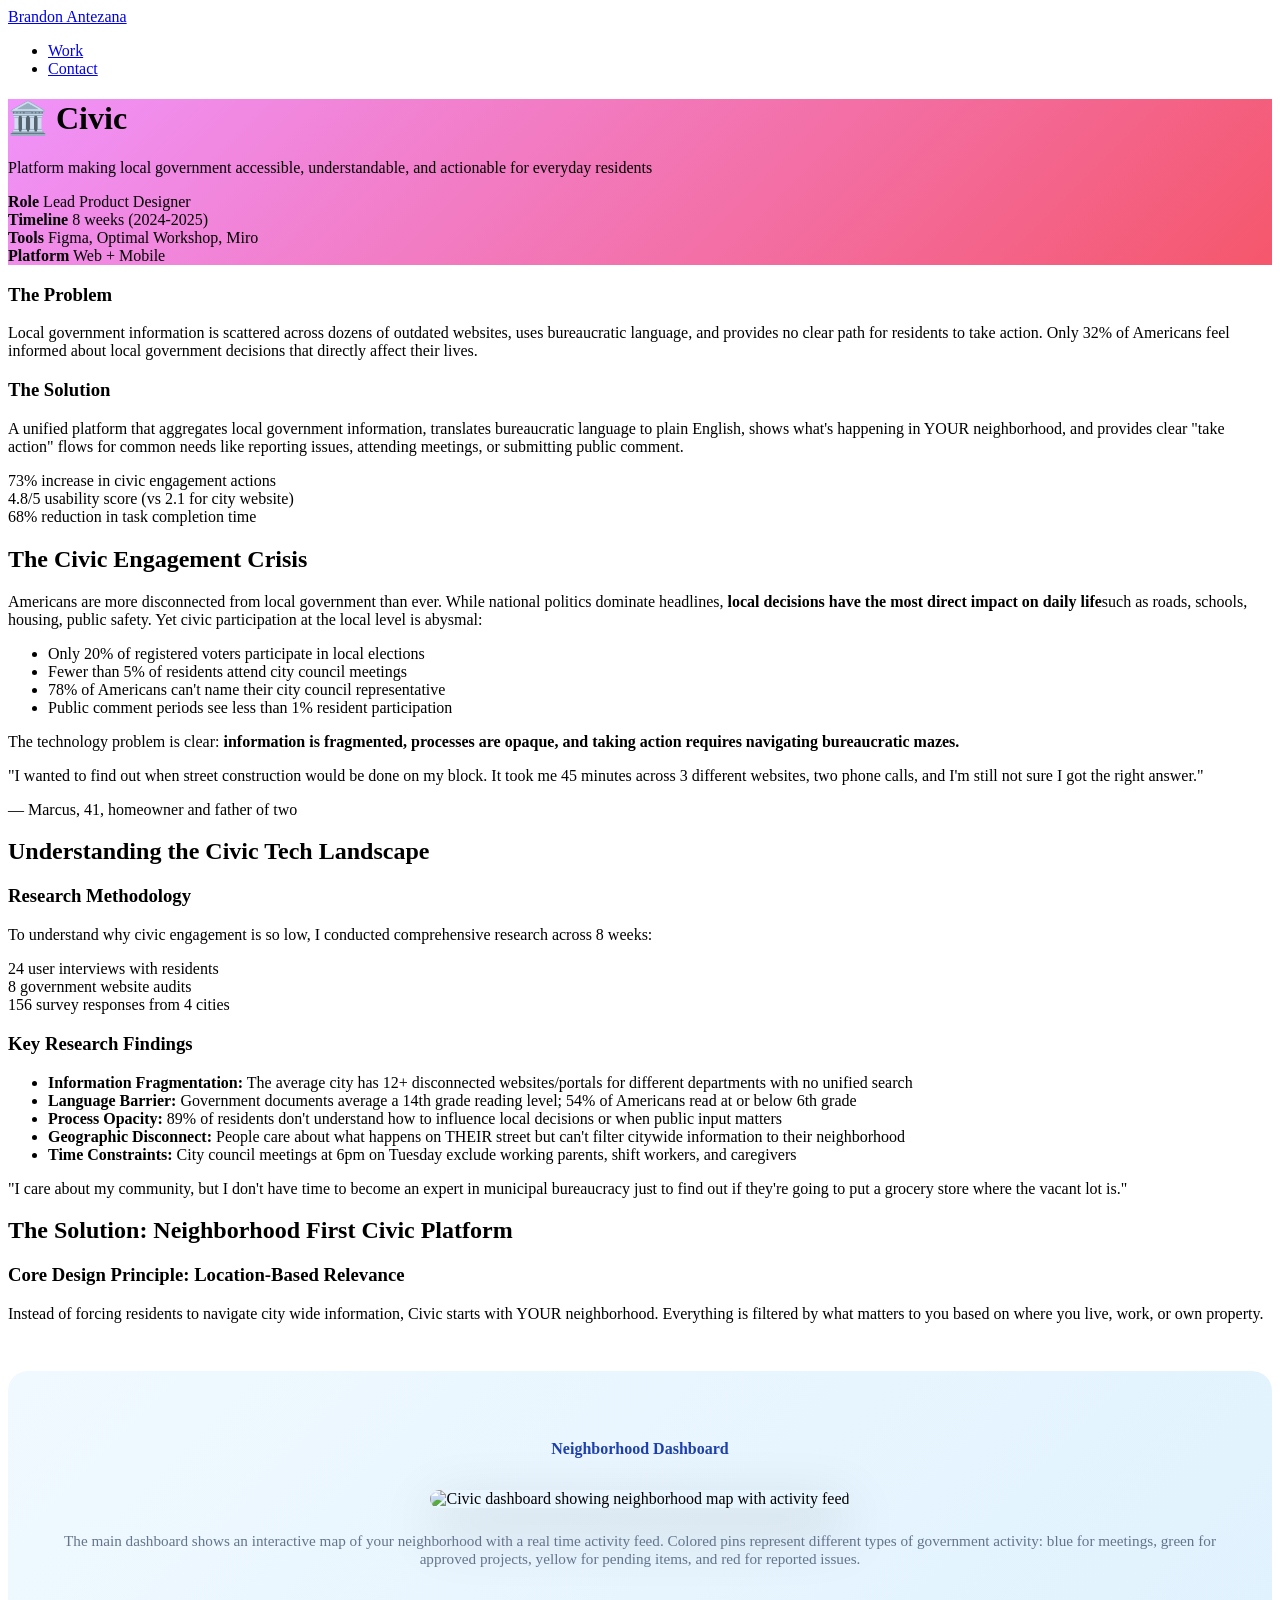
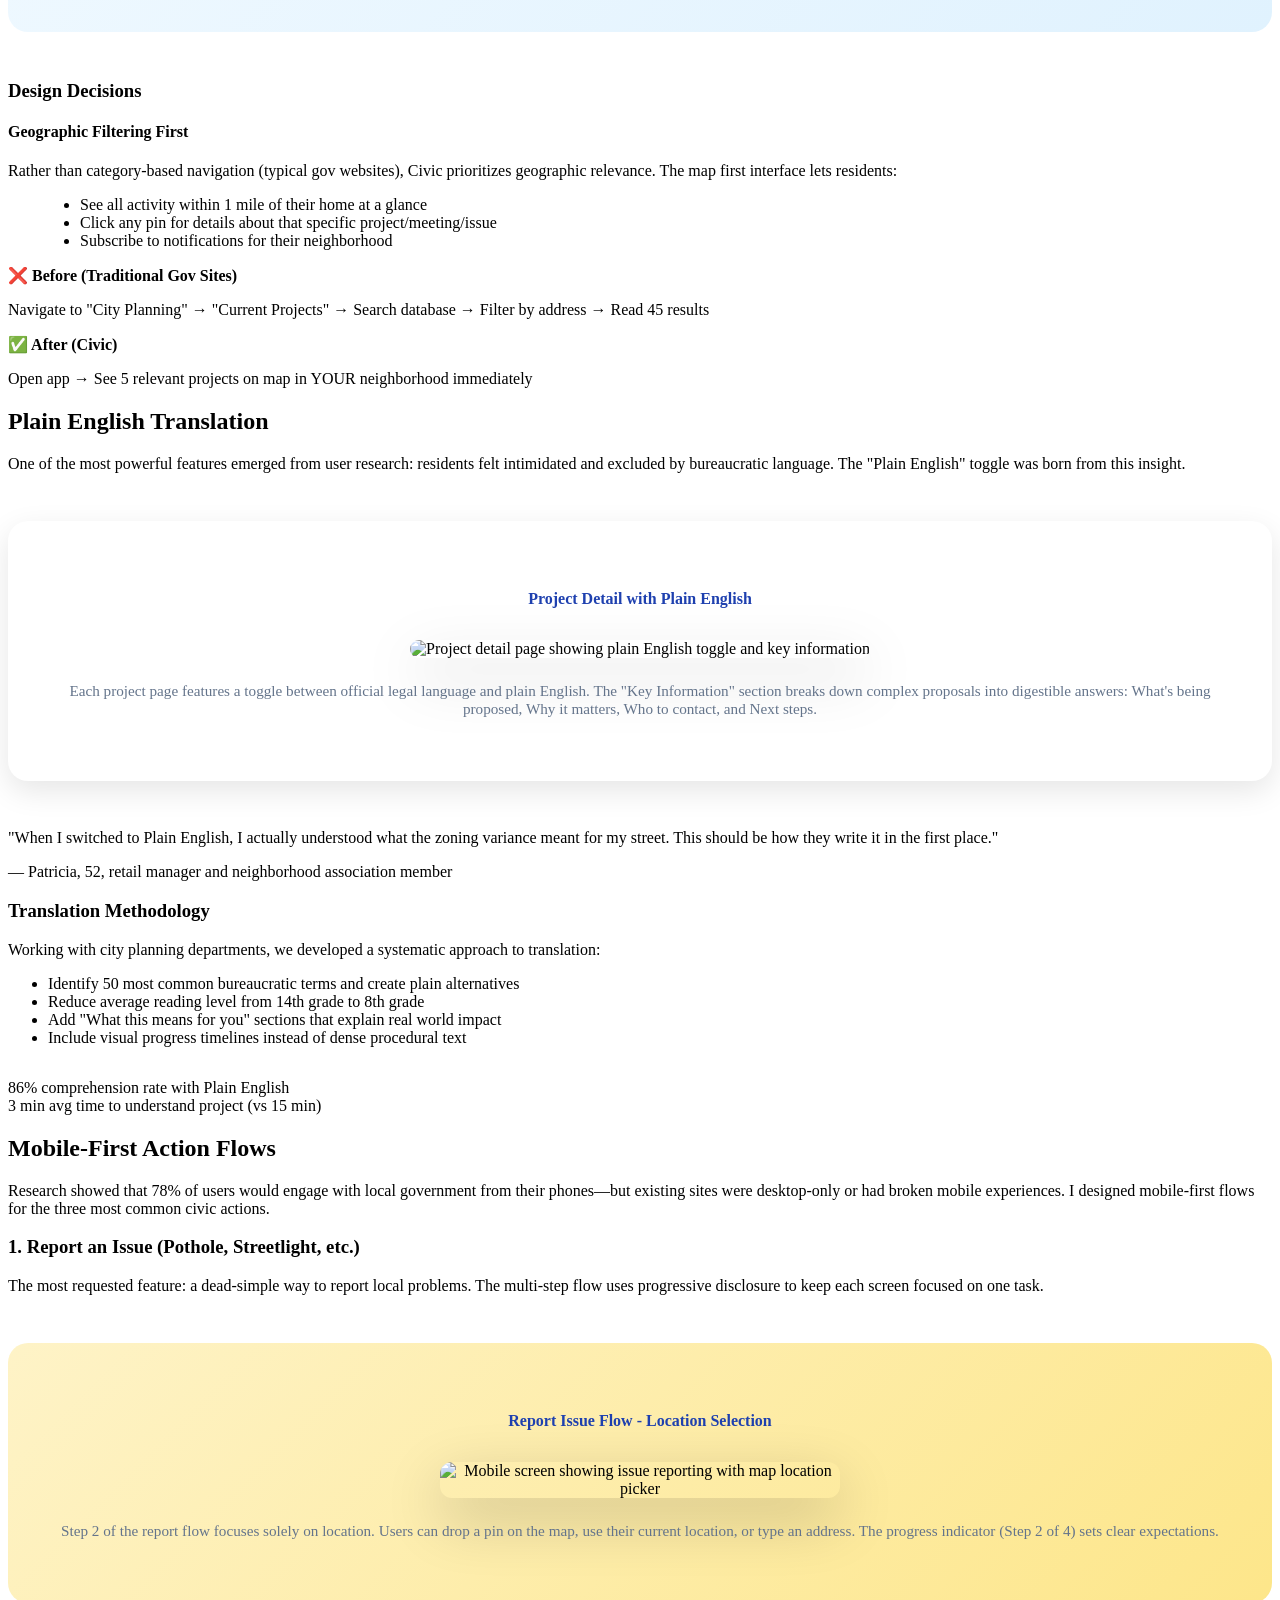
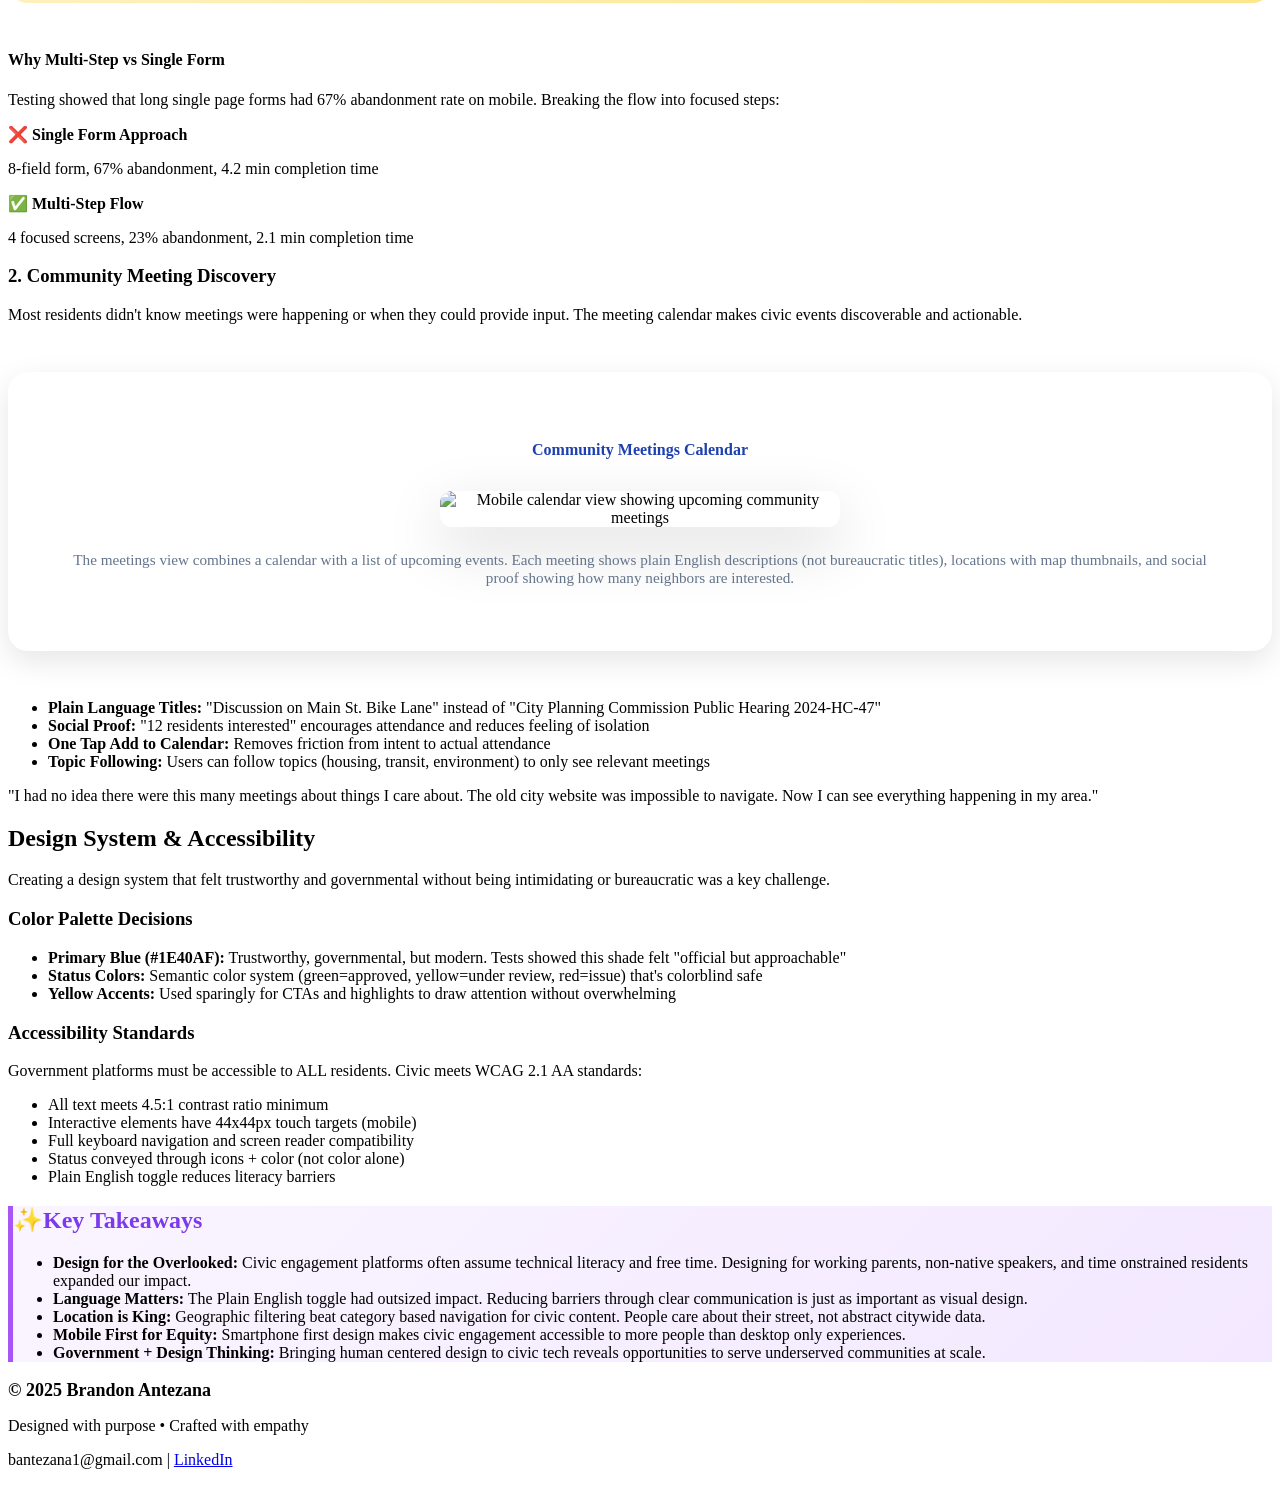
==== civic.html @ e04c9376 "Remove heading from TL;DR section Removed the heading for the TL;DR section." ====
<!DOCTYPE html>
<html lang="en">
<head>
    <meta charset="UTF-8">
    <meta name="viewport" content="width=device-width, initial-scale=1.0">
    <title>Civic | Brandon Antezana</title>
    <link rel="stylesheet" href="style-colorful.css">
    <link rel="preconnect" href="https://fonts.googleapis.com">
    <link rel="preconnect" href="https://fonts.gstatic.com" crossorigin>
    <link href="https://fonts.googleapis.com/css2?family=Inter:wght@400;500;600;700;800&display=swap" rel="stylesheet">
</head>
<body>
    <nav>
        <div class="container">
            <div class="nav-content">
                <a href="index.html" class="logo">Brandon Antezana</a>
                <ul class="nav-links">
                    <li><a href="index.html#work">Work</a></li>
                    <li><a href="mailto:bantezana1@gmail.com">Contact</a></li>
                </ul>
            </div>
        </div>
    </nav>

    <div class="case-study-hero" style="background: linear-gradient(135deg, #f093fb 0%, #f5576c 100%);">
        <div class="container">
            <h1>🏛️ Civic</h1>
            <p class="subtitle">Platform making local government accessible, understandable, and actionable for everyday residents</p>
            <div class="hero-meta">
                <div class="meta-item">
                    <strong>Role</strong>
                    <span>Lead Product Designer</span>
                </div>
                <div class="meta-item">
                    <strong>Timeline</strong>
                    <span>8 weeks (2024-2025)</span>
                </div>
                <div class="meta-item">
                    <strong>Tools</strong>
                    <span>Figma, Optimal Workshop, Miro</span>
                </div>
                <div class="meta-item">
                    <strong>Platform</strong>
                    <span>Web + Mobile</span>
                </div>
            </div>
        </div>
    </div>

    <!-- TL;DR Section -->
    <section class="tldr">
        <div class="container">
            <div class="tldr-content">
                <div class="tldr-box">
                    <h3>The Problem</h3>
                    <p>Local government information is scattered across dozens of outdated websites, uses bureaucratic language, and provides no clear path for residents to take action. Only 32% of Americans feel informed about local government decisions that directly affect their lives.</p>
                </div>
                <div class="tldr-box">
                    <h3>The Solution</h3>
                    <p>A unified platform that aggregates local government information, translates bureaucratic language to plain English, shows what's happening in YOUR neighborhood, and provides clear "take action" flows for common needs like reporting issues, attending meetings, or submitting public comment.</p>
                </div>
            </div>
            
            <div class="stats-grid">
                <div class="stat-card">
                    <span class="stat-number">73%</span>
                    <span class="stat-label">increase in civic engagement actions</span>
                </div>
                <div class="stat-card">
                    <span class="stat-number">4.8/5</span>
                    <span class="stat-label">usability score (vs 2.1 for city website)</span>
                </div>
                <div class="stat-card">
                    <span class="stat-number">68%</span>
                    <span class="stat-label">reduction in task completion time</span>
                </div>
            </div>
        </div>
    </section>

    <!-- Main Content -->
    <div class="container">
        <!-- Problem Space -->
        <section class="content-section">
            <h2><span class="section-icon"></span>The Civic Engagement Crisis</h2>
            <p>Americans are more disconnected from local government than ever. While national politics dominate headlines, <strong>local decisions have the most direct impact on daily life</strong>such as roads, schools, housing, public safety. Yet civic participation at the local level is abysmal:</p>
            
            <ul class="key-findings">
                <li>Only 20% of registered voters participate in local elections</li>
                <li>Fewer than 5% of residents attend city council meetings</li>
                <li>78% of Americans can't name their city council representative</li>
                <li>Public comment periods see less than 1% resident participation</li>
            </ul>

            <p>The technology problem is clear: <strong>information is fragmented, processes are opaque, and taking action requires navigating bureaucratic mazes.</strong></p>

            <div class="insight-box">
                <p>"I wanted to find out when street construction would be done on my block. It took me 45 minutes across 3 different websites, two phone calls, and I'm still not sure I got the right answer."</p>
                <p class="insight-author">— Marcus, 41, homeowner and father of two</p>
            </div>
        </section>

        <!-- Research Process -->
        <section class="content-section">
            <h2><span class="section-icon"></span>Understanding the Civic Tech Landscape</h2>
            
            <h3>Research Methodology</h3>
            <p>To understand why civic engagement is so low, I conducted comprehensive research across 8 weeks:</p>
            
            <div class="stats-grid">
                <div class="stat-card">
                    <span class="stat-number">24</span>
                    <span class="stat-label">user interviews with residents</span>
                </div>
                <div class="stat-card">
                    <span class="stat-number">8</span>
                    <span class="stat-label">government website audits</span>
                </div>
                <div class="stat-card">
                    <span class="stat-number">156</span>
                    <span class="stat-label">survey responses from 4 cities</span>
                </div>
            </div>

            <h3>Key Research Findings</h3>
            <ul class="key-findings">
                <li><strong>Information Fragmentation:</strong> The average city has 12+ disconnected websites/portals for different departments with no unified search</li>
                <li><strong>Language Barrier:</strong> Government documents average a 14th grade reading level; 54% of Americans read at or below 6th grade</li>
                <li><strong>Process Opacity:</strong> 89% of residents don't understand how to influence local decisions or when public input matters</li>
                <li><strong>Geographic Disconnect:</strong> People care about what happens on THEIR street but can't filter citywide information to their neighborhood</li>
                <li><strong>Time Constraints:</strong> City council meetings at 6pm on Tuesday exclude working parents, shift workers, and caregivers</li>
            </ul>

            <div class="quote-box">
                <p>"I care about my community, but I don't have time to become an expert in municipal bureaucracy just to find out if they're going to put a grocery store where the vacant lot is."</p>
            </div>
        </section>

        <!-- Design Solution - Dashboard -->
        <section class="content-section">
            <h2><span class="section-icon"></span>The Solution: Neighborhood First Civic Platform</h2>
            
            <h3>Core Design Principle: Location-Based Relevance</h3>
            <p>Instead of forcing residents to navigate city wide information, Civic starts with YOUR neighborhood. Everything is filtered by what matters to you based on where you live, work, or own property.</p>

            <div class="design-showcase" style="margin: 3rem 0; background: linear-gradient(135deg, #f0f9ff 0%, #e0f2fe 100%); padding: 3rem; border-radius: 20px; text-align: center;">
                <h4 style="margin-bottom: 2rem; color: #1e40af;">Neighborhood Dashboard</h4>
                <img src="images/civic-dashboard.png" 
                     alt="Civic dashboard showing neighborhood map with activity feed" 
                     style="width: 100%; max-width: 1200px; border-radius: 12px; box-shadow: 0 20px 60px rgba(0,0,0,0.2);">
                <p style="margin-top: 1.5rem; color: #64748b; font-size: 0.95rem;">The main dashboard shows an interactive map of your neighborhood with a real time activity feed. Colored pins represent different types of government activity: blue for meetings, green for approved projects, yellow for pending items, and red for reported issues.</p>
            </div>

            <h3>Design Decisions</h3>
            
            <div class="design-decision">
                <h4>Geographic Filtering First</h4>
                <p>Rather than category-based navigation (typical gov websites), Civic prioritizes geographic relevance. The map first interface lets residents:</p>
                <ul style="margin-left: 2rem; margin-top: 1rem;">
                    <li>See all activity within 1 mile of their home at a glance</li>
                    <li>Click any pin for details about that specific project/meeting/issue</li>
                    <li>Subscribe to notifications for their neighborhood</li>
                </ul>
                
                <div class="before-after">
                    <div>
                        <strong>❌ Before (Traditional Gov Sites)</strong>
                        <p>Navigate to "City Planning" → "Current Projects" → Search database → Filter by address → Read 45 results</p>
                    </div>
                    <div>
                        <strong>✅ After (Civic)</strong>
                        <p>Open app → See 5 relevant projects on map in YOUR neighborhood immediately</p>
                    </div>
                </div>
            </div>
        </section>

        <!-- Plain English Toggle -->
        <section class="content-section">
            <h2><span class="section-icon"></span>Plain English Translation</h2>
            
            <p>One of the most powerful features emerged from user research: residents felt intimidated and excluded by bureaucratic language. The "Plain English" toggle was born from this insight.</p>

            <div class="design-showcase" style="margin: 3rem 0; background: white; padding: 3rem; border-radius: 20px; text-align: center; box-shadow: 0 10px 30px rgba(0,0,0,0.1);">
                <h4 style="margin-bottom: 2rem; color: #1e40af;">Project Detail with Plain English</h4>
                <img src="images/civic-project-detail.png" 
                     alt="Project detail page showing plain English toggle and key information" 
                     style="width: 100%; max-width: 1000px; border-radius: 12px; box-shadow: 0 20px 60px rgba(0,0,0,0.15);">
                <p style="margin-top: 1.5rem; color: #64748b; font-size: 0.95rem;">Each project page features a toggle between official legal language and plain English. The "Key Information" section breaks down complex proposals into digestible answers: What's being proposed, Why it matters, Who to contact, and Next steps.</p>
            </div>

            <div class="insight-box">
                <p>"When I switched to Plain English, I actually understood what the zoning variance meant for my street. This should be how they write it in the first place."</p>
                <p class="insight-author">— Patricia, 52, retail manager and neighborhood association member</p>
            </div>

            <h3>Translation Methodology</h3>
            <p>Working with city planning departments, we developed a systematic approach to translation:</p>
            <ul class="key-findings">
                <li>Identify 50 most common bureaucratic terms and create plain alternatives</li>
                <li>Reduce average reading level from 14th grade to 8th grade</li>
                <li>Add "What this means for you" sections that explain real world impact</li>
                <li>Include visual progress timelines instead of dense procedural text</li>
            </ul>

            <div class="stats-grid" style="margin-top: 2rem;">
                <div class="stat-card">
                    <span class="stat-number">86%</span>
                    <span class="stat-label">comprehension rate with Plain English</span>
                </div>
                <div class="stat-card">
                    <span class="stat-number">3 min</span>
                    <span class="stat-label">avg time to understand project (vs 15 min)</span>
                </div>
            </div>
        </section>

        <!-- Mobile-First Actions -->
        <section class="content-section">
            <h2><span class="section-icon"></span>Mobile-First Action Flows</h2>
            
            <p>Research showed that 78% of users would engage with local government from their phones—but existing sites were desktop-only or had broken mobile experiences. I designed mobile-first flows for the three most common civic actions.</p>

            <h3>1. Report an Issue (Pothole, Streetlight, etc.)</h3>
            <p>The most requested feature: a dead-simple way to report local problems. The multi-step flow uses progressive disclosure to keep each screen focused on one task.</p>

            <div class="design-showcase" style="margin: 3rem 0; background: linear-gradient(135deg, #fef3c7 0%, #fde68a 100%); padding: 3rem; border-radius: 20px; text-align: center;">
                <h4 style="margin-bottom: 2rem; color: #1e40af;">Report Issue Flow - Location Selection</h4>
                <img src="images/civic-report-issue.png" 
                     alt="Mobile screen showing issue reporting with map location picker" 
                     style="width: 100%; max-width: 400px; border-radius: 12px; box-shadow: 0 20px 60px rgba(0,0,0,0.2);">
                <p style="margin-top: 1.5rem; color: #64748b; font-size: 0.95rem;">Step 2 of the report flow focuses solely on location. Users can drop a pin on the map, use their current location, or type an address. The progress indicator (Step 2 of 4) sets clear expectations.</p>
            </div>

            <div class="design-decision">
                <h4>Why Multi-Step vs Single Form</h4>
                <p>Testing showed that long single page forms had 67% abandonment rate on mobile. Breaking the flow into focused steps:</p>
                <div class="before-after">
                    <div>
                        <strong>❌ Single Form Approach</strong>
                        <p>8-field form, 67% abandonment, 4.2 min completion time</p>
                    </div>
                    <div>
                        <strong>✅ Multi-Step Flow</strong>
                        <p>4 focused screens, 23% abandonment, 2.1 min completion time</p>
                    </div>
                </div>
            </div>

            <h3>2. Community Meeting Discovery</h3>
            <p>Most residents didn't know meetings were happening or when they could provide input. The meeting calendar makes civic events discoverable and actionable.</p>

            <div class="design-showcase" style="margin: 3rem 0; background: white; padding: 3rem; border-radius: 20px; text-align: center; box-shadow: 0 10px 30px rgba(0,0,0,0.1);">
                <h4 style="margin-bottom: 2rem; color: #1e40af;">Community Meetings Calendar</h4>
                <img src="images/civic-meetings.png" 
                     alt="Mobile calendar view showing upcoming community meetings" 
                     style="width: 100%; max-width: 400px; border-radius: 12px; box-shadow: 0 20px 60px rgba(0,0,0,0.15);">
                <p style="margin-top: 1.5rem; color: #64748b; font-size: 0.95rem;">The meetings view combines a calendar with a list of upcoming events. Each meeting shows plain English descriptions (not bureaucratic titles), locations with map thumbnails, and social proof showing how many neighbors are interested.</p>
            </div>

            <ul class="key-findings">
                <li><strong>Plain Language Titles:</strong> "Discussion on Main St. Bike Lane" instead of "City Planning Commission Public Hearing 2024-HC-47"</li>
                <li><strong>Social Proof:</strong> "12 residents interested" encourages attendance and reduces feeling of isolation</li>
                <li><strong>One Tap Add to Calendar:</strong> Removes friction from intent to actual attendance</li>
                <li><strong>Topic Following:</strong> Users can follow topics (housing, transit, environment) to only see relevant meetings</li>
            </ul>

            <div class="quote-box">
                <p>"I had no idea there were this many meetings about things I care about. The old city website was impossible to navigate. Now I can see everything happening in my area."</p>
            </div>
        </section>

        <!-- Design System -->
        <section class="content-section">
            <h2><span class="section-icon"></span>Design System & Accessibility</h2>
            
            <p>Creating a design system that felt trustworthy and governmental without being intimidating or bureaucratic was a key challenge.</p>

            <h3>Color Palette Decisions</h3>
            <ul class="key-findings">
                <li><strong>Primary Blue (#1E40AF):</strong> Trustworthy, governmental, but modern. Tests showed this shade felt "official but approachable"</li>
                <li><strong>Status Colors:</strong> Semantic color system (green=approved, yellow=under review, red=issue) that's colorblind safe</li>
                <li><strong>Yellow Accents:</strong> Used sparingly for CTAs and highlights to draw attention without overwhelming</li>
            </ul>

            <h3>Accessibility Standards</h3>
            <p>Government platforms must be accessible to ALL residents. Civic meets WCAG 2.1 AA standards:</p>
            <ul class="key-findings">
                <li>All text meets 4.5:1 contrast ratio minimum</li>
                <li>Interactive elements have 44x44px touch targets (mobile)</li>
                <li>Full keyboard navigation and screen reader compatibility</li>
                <li>Status conveyed through icons + color (not color alone)</li>
                <li>Plain English toggle reduces literacy barriers</li>
            </ul>
        </section>

        <!-- Key Takeaways -->
        <section class="content-section" style="background: linear-gradient(135deg, #faf5ff 0%, #f3e8ff 100%); border-left: 5px solid #a855f7;">
            <h2 style="color: #7c3aed;"><span class="section-icon">✨</span>Key Takeaways</h2>
            
            <ul class="key-findings">
                <li><strong>Design for the Overlooked:</strong> Civic engagement platforms often assume technical literacy and free time. Designing for working parents, non-native speakers, and time onstrained residents expanded our impact.</li>
                <li><strong>Language Matters:</strong> The Plain English toggle had outsized impact. Reducing barriers through clear communication is just as important as visual design.</li>
                <li><strong>Location is King:</strong> Geographic filtering beat category based navigation for civic content. People care about their street, not abstract citywide data.</li>
                <li><strong>Mobile First for Equity:</strong> Smartphone first design makes civic engagement accessible to more people than desktop only experiences.</li>
                <li><strong>Government + Design Thinking:</strong> Bringing human centered design to civic tech reveals opportunities to serve underserved communities at scale.</li>
            </ul>
        </section>
    </div>

    <footer>
        <div class="container">
            <p style="font-size: 1.125rem; font-weight: 600; margin-bottom: 0.5rem;">© 2025 Brandon Antezana</p>
            <p>Designed with purpose • Crafted with empathy</p>
            <p style="margin-top: 1rem;">bantezana1@gmail.com | <a href="https://www.linkedin.com/in/brandon-a-775408137">LinkedIn</a></p>
        </div>
    </footer>
</body>
</html>
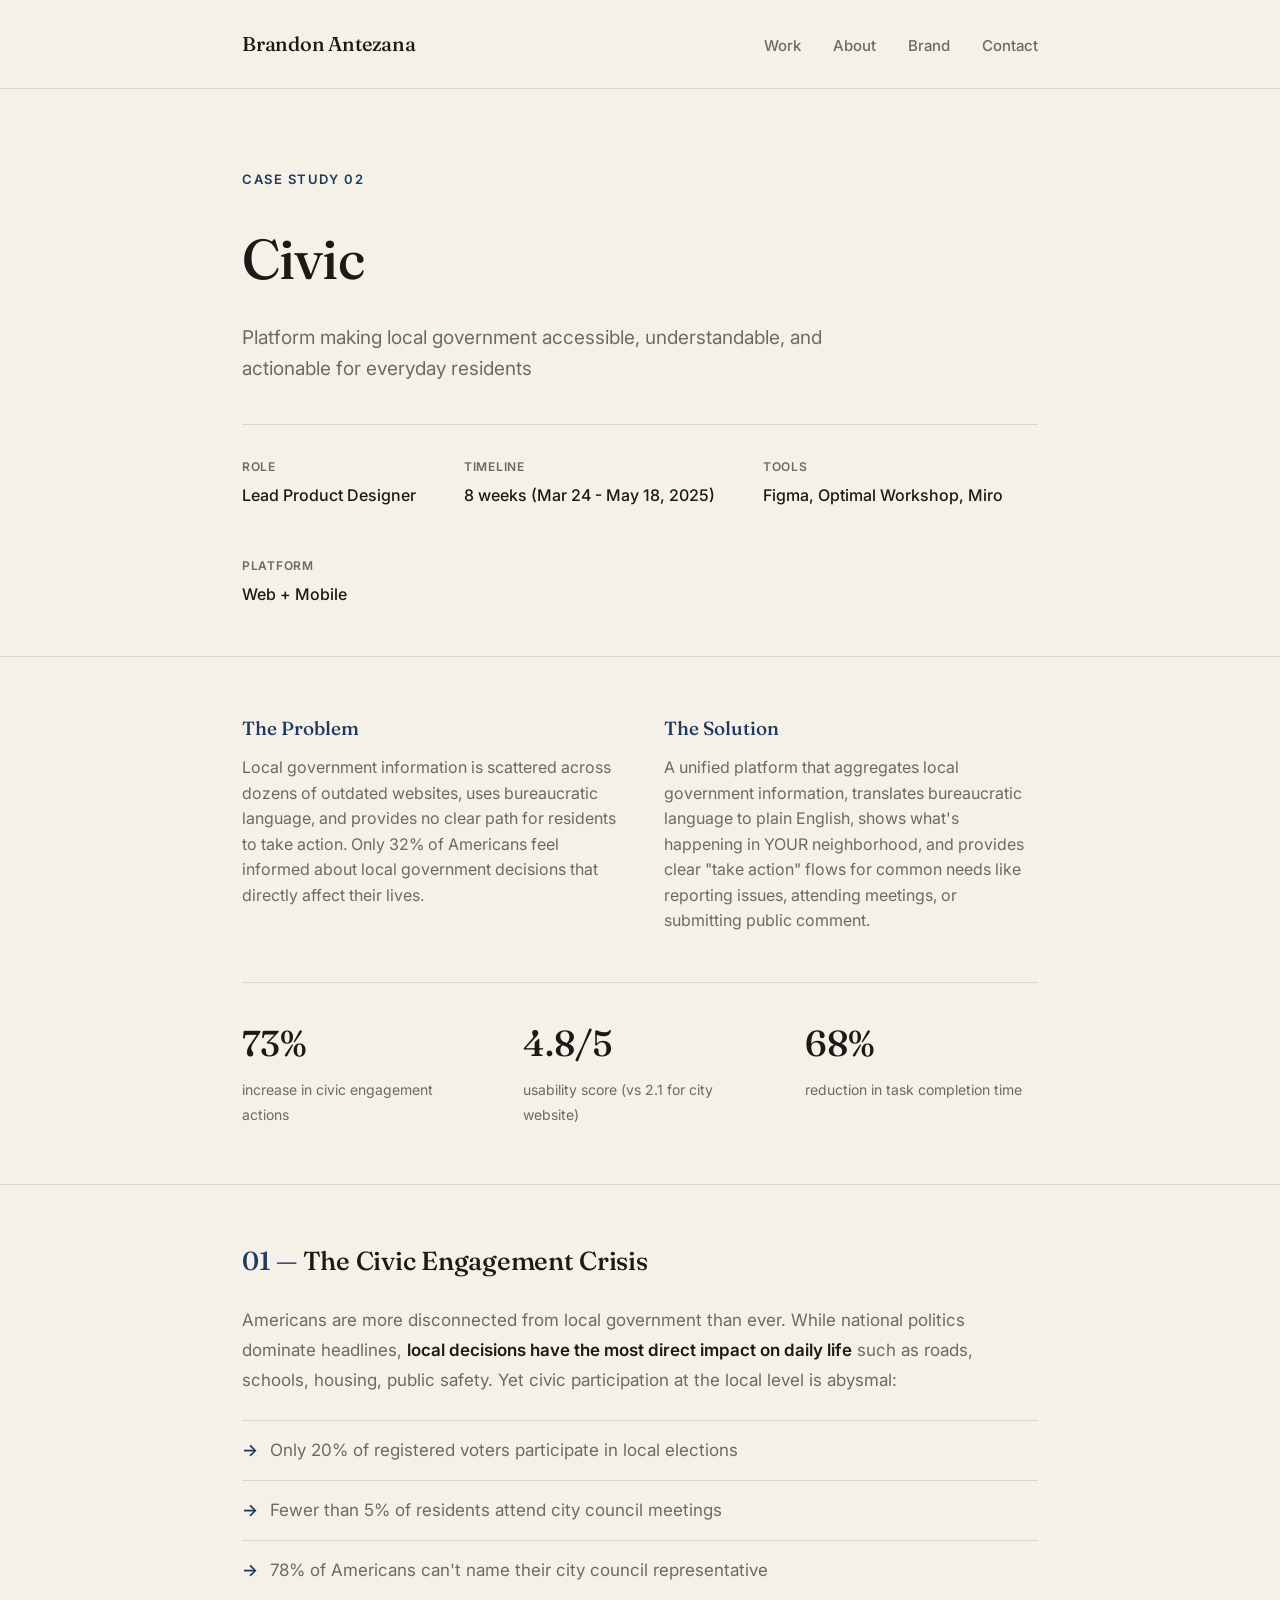
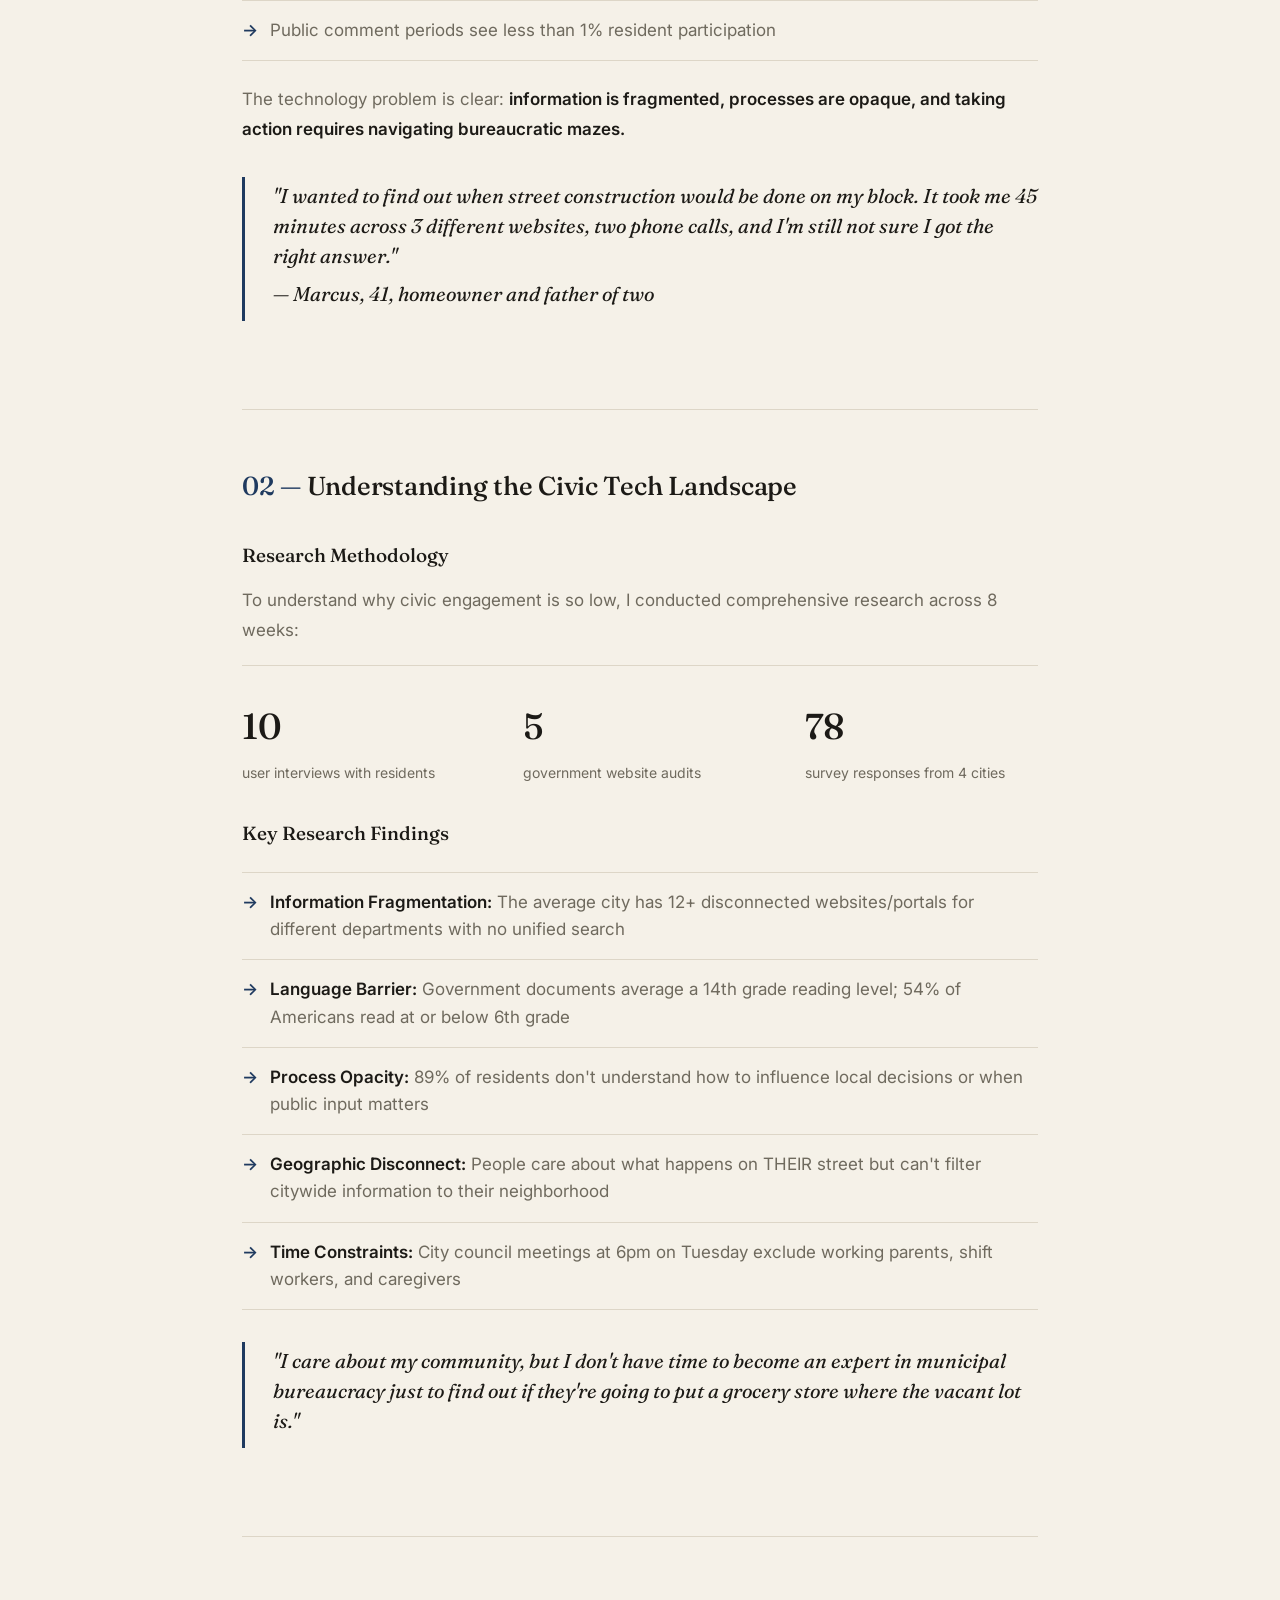
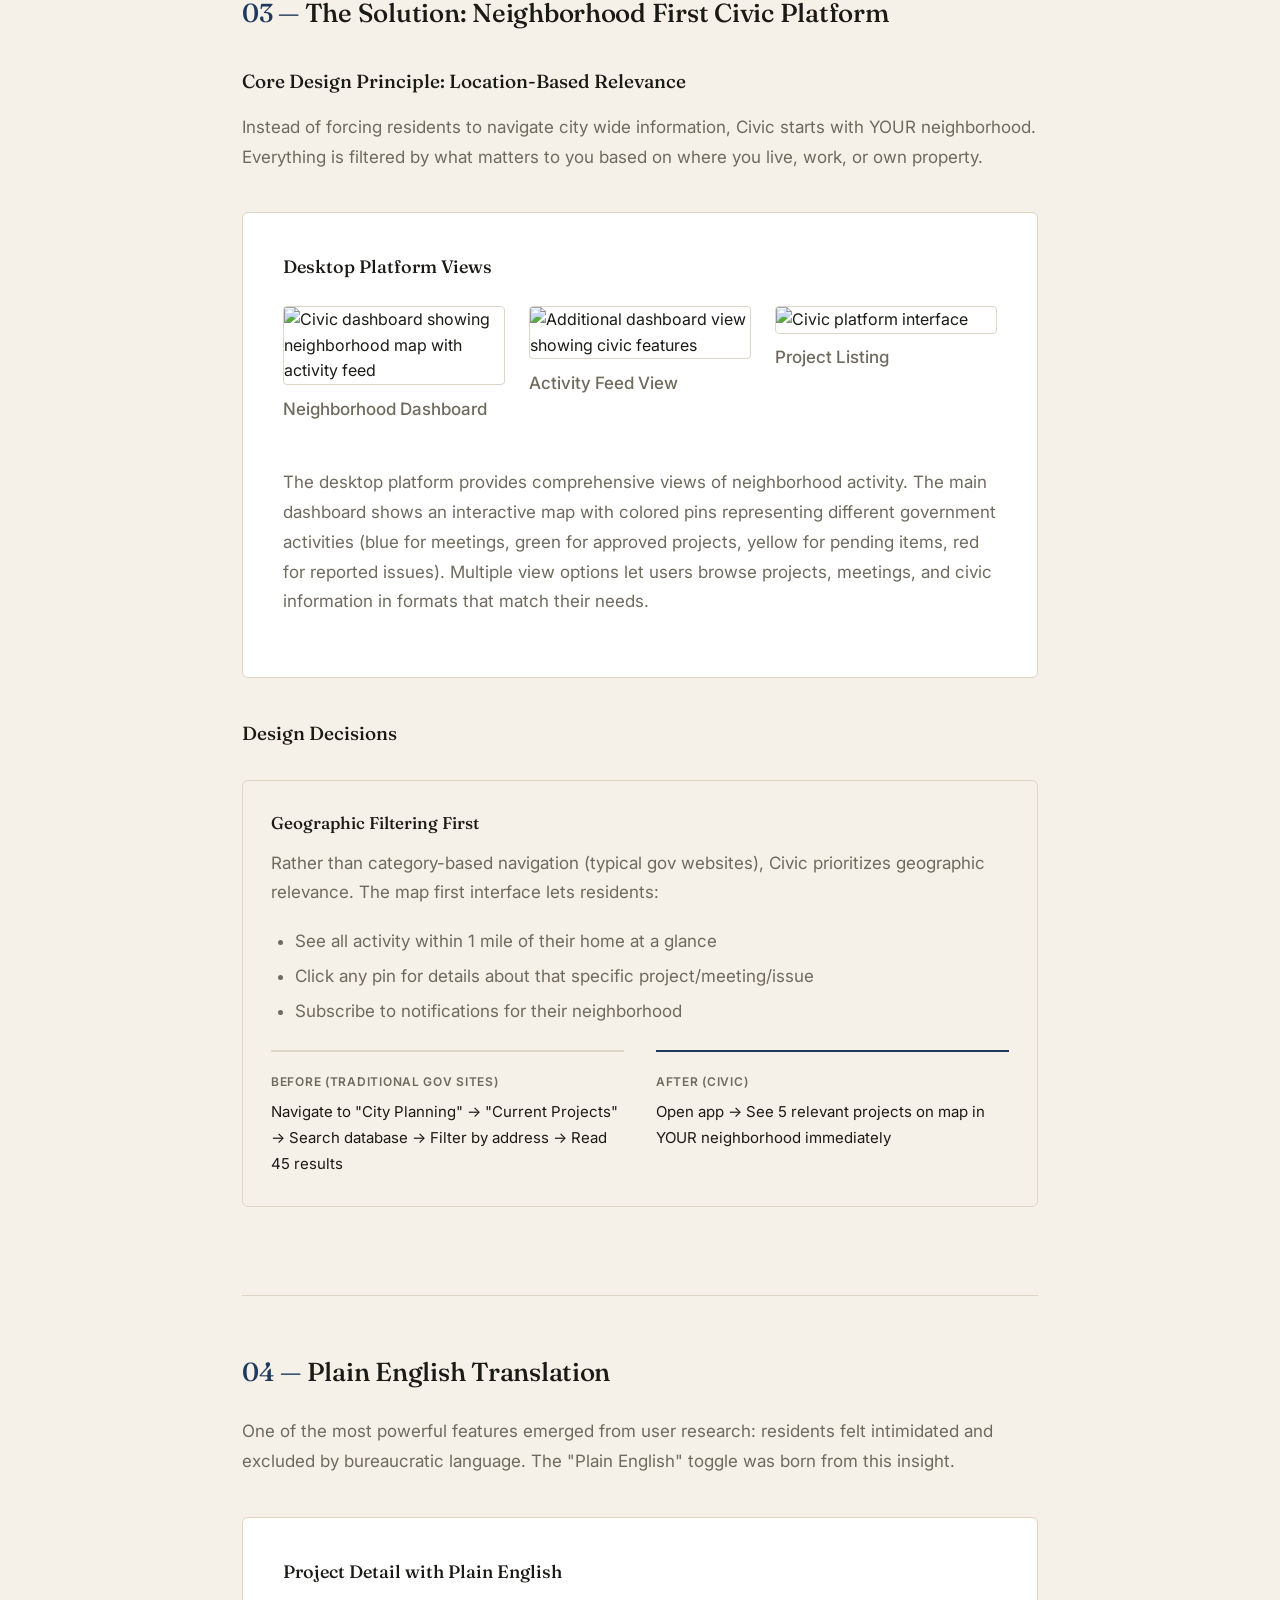
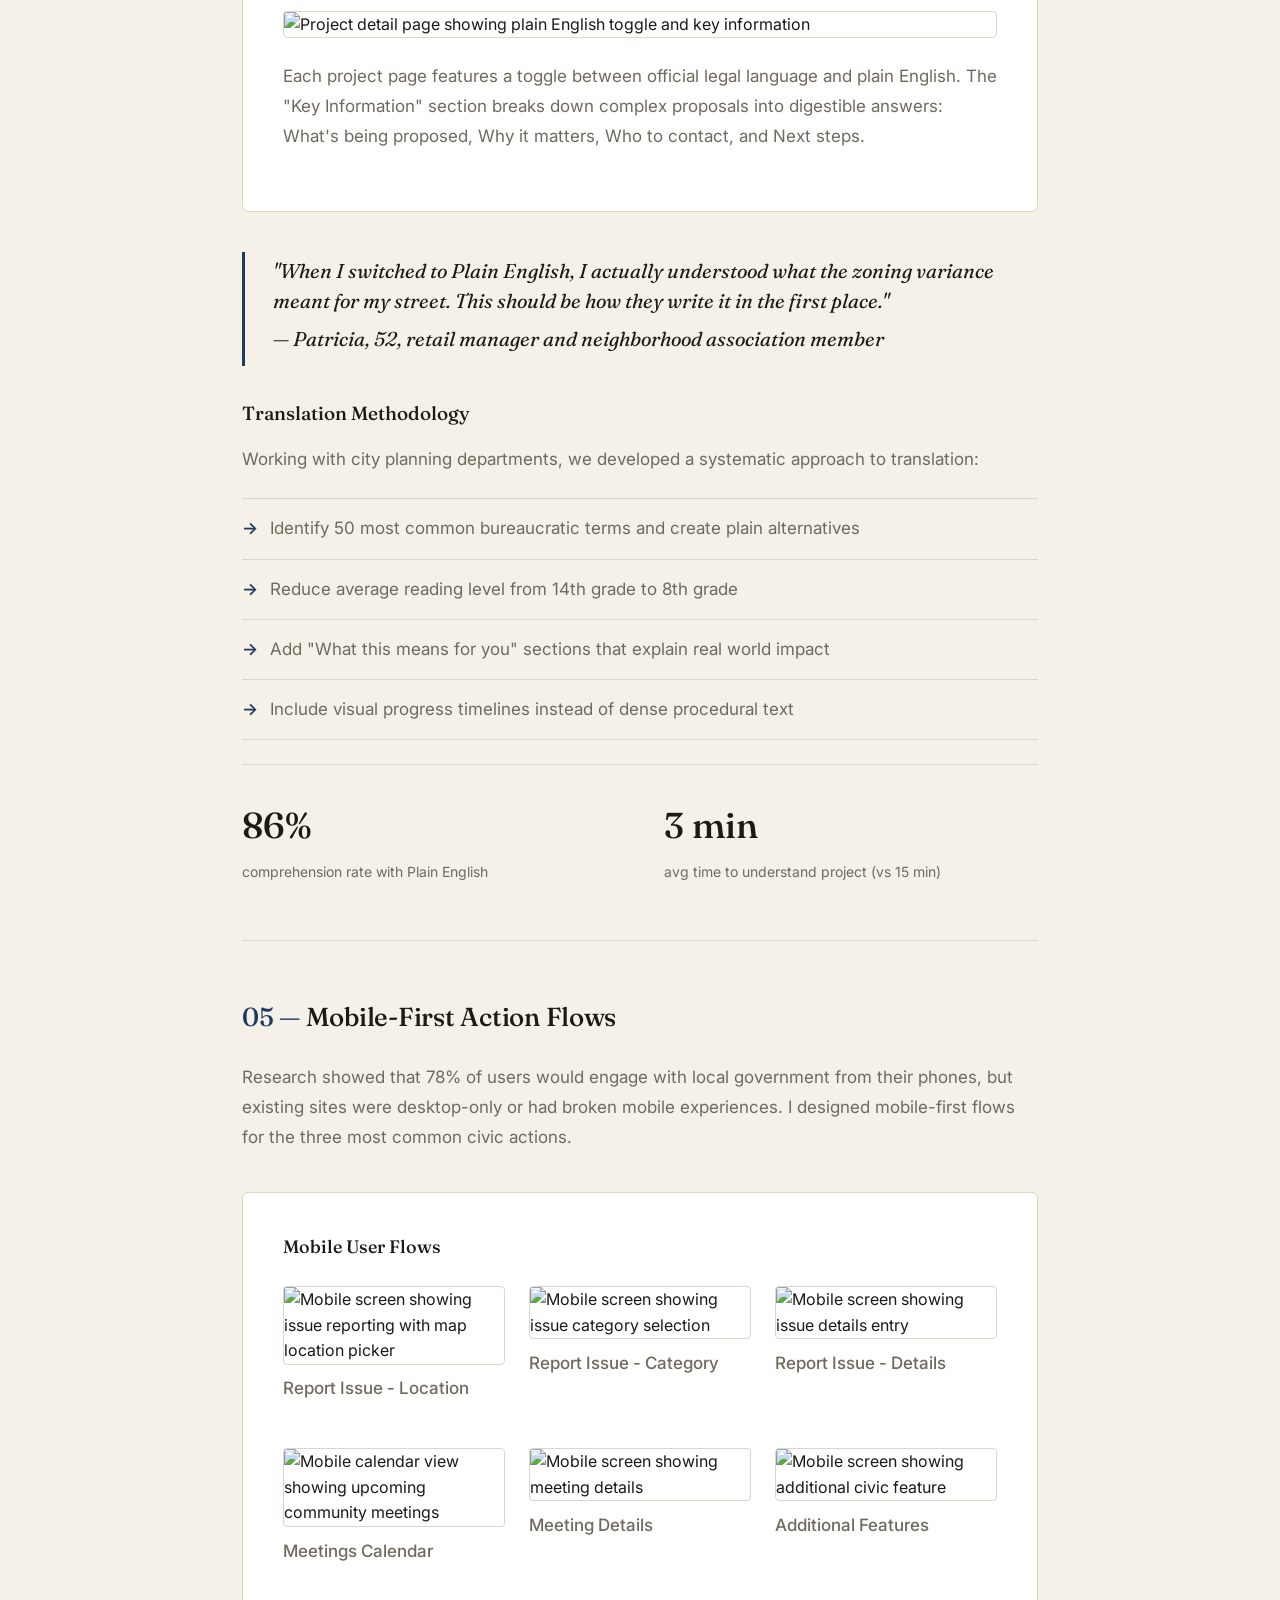
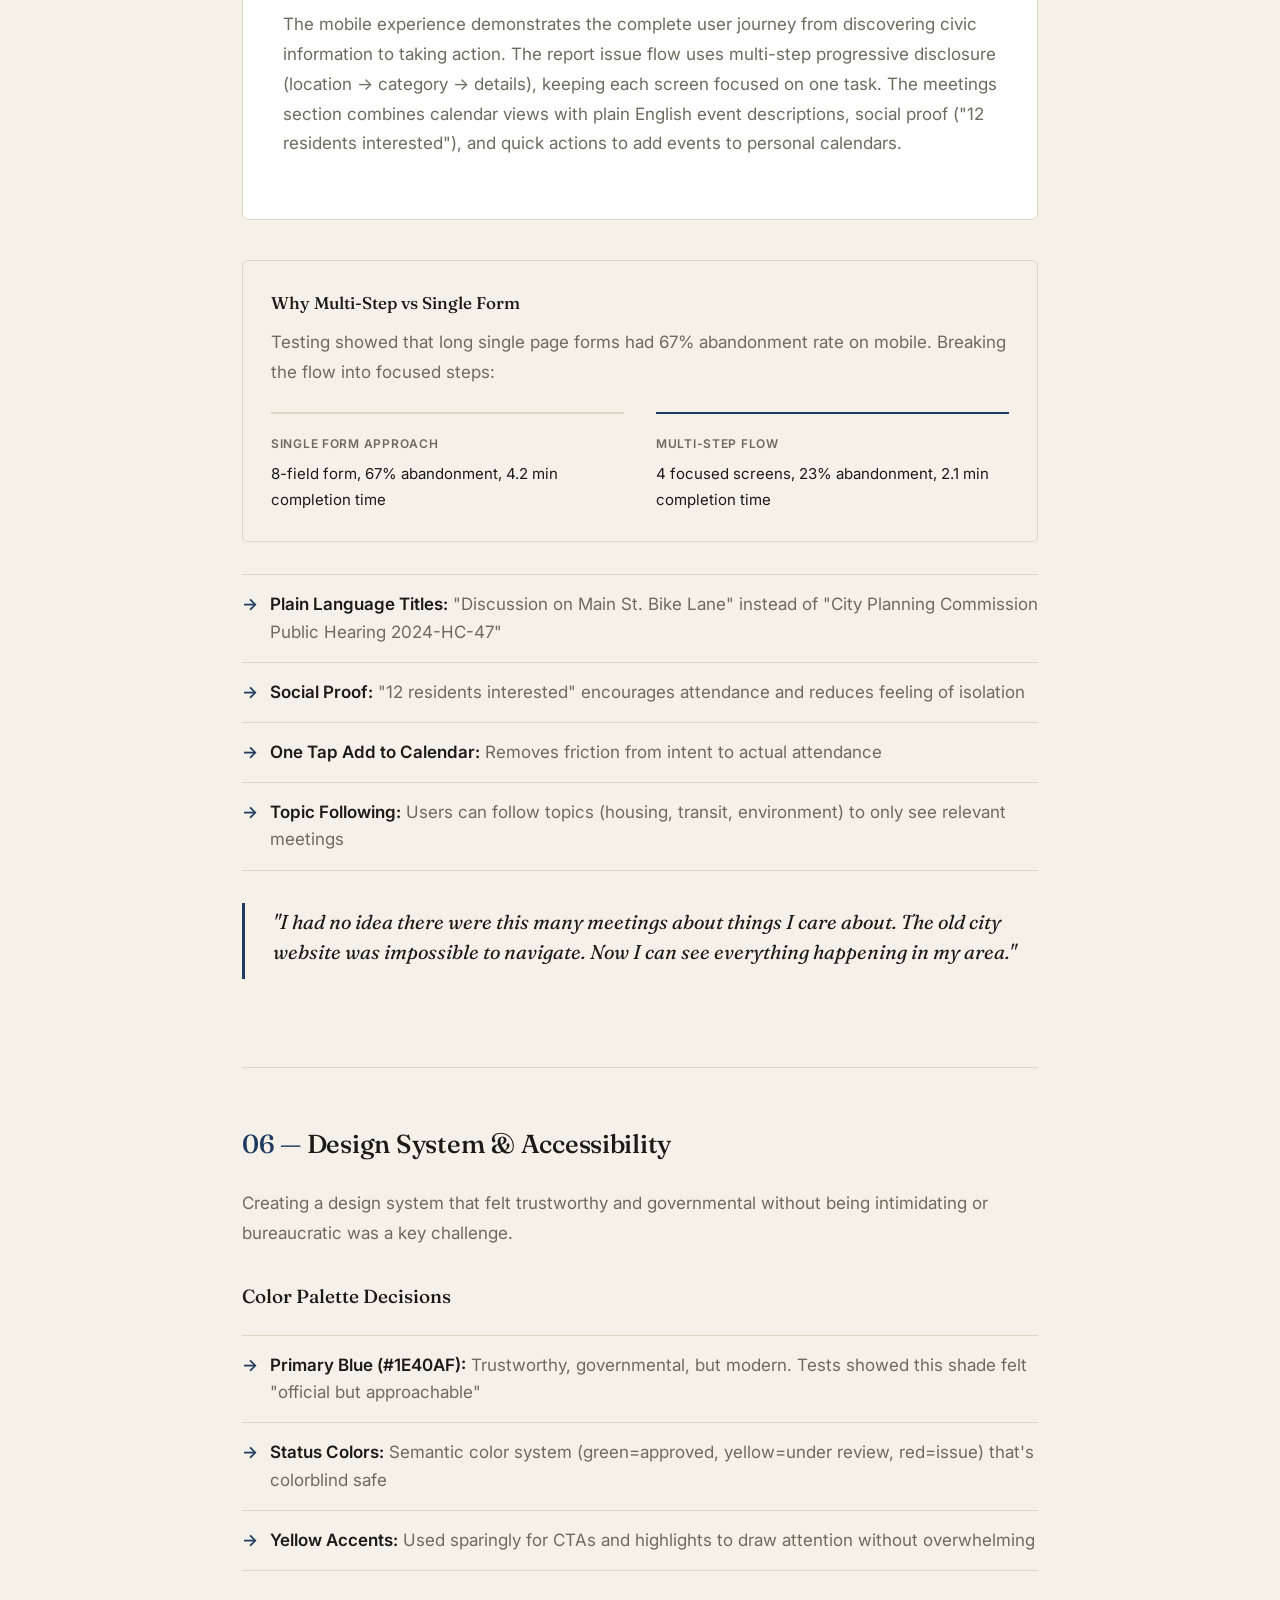
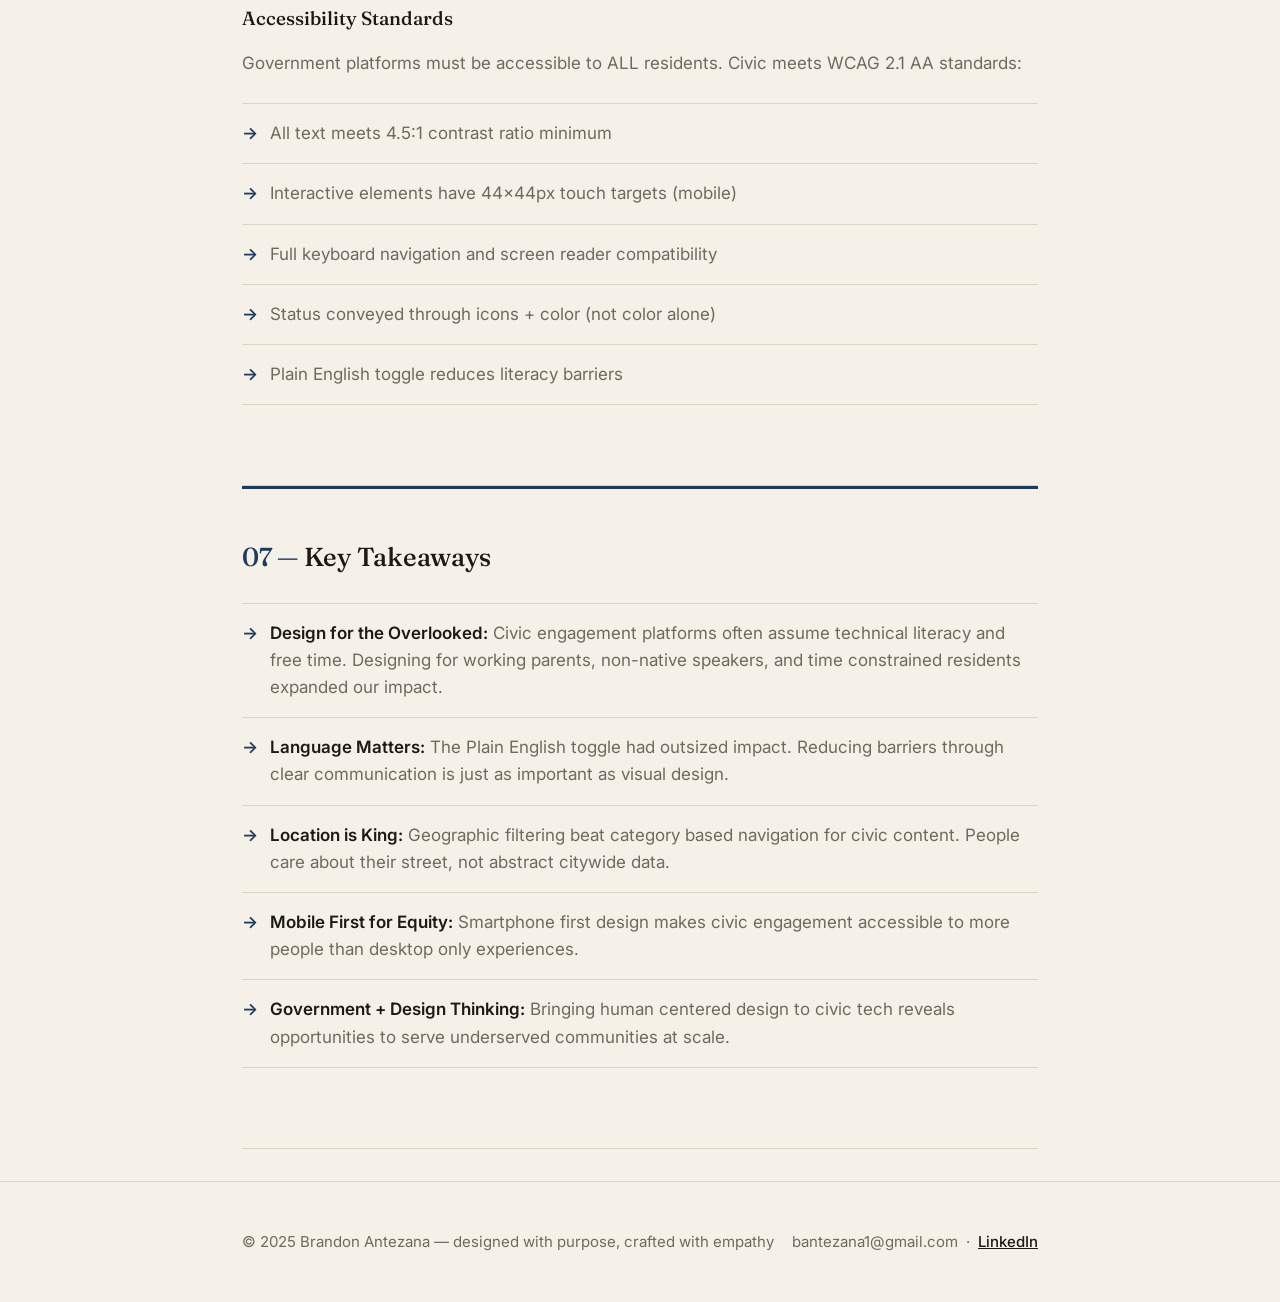
==== commit 7a74d1ef: "grief companion update" ====
--- a/civic.html
+++ b/civic.html
@@ -4,27 +4,30 @@
     <meta charset="UTF-8">
     <meta name="viewport" content="width=device-width, initial-scale=1.0">
     <title>Civic | Brandon Antezana</title>
-    <link rel="stylesheet" href="style-colorful.css">
+    <link rel="stylesheet" href="style-case-study.css">
     <link rel="preconnect" href="https://fonts.googleapis.com">
     <link rel="preconnect" href="https://fonts.gstatic.com" crossorigin>
-    <link href="https://fonts.googleapis.com/css2?family=Inter:wght@400;500;600;700;800&display=swap" rel="stylesheet">
+    <link href="https://fonts.googleapis.com/css2?family=Fraunces:ital,opsz,wght@0,9..144,400;0,9..144,500;0,9..144,600;1,9..144,400&family=Inter:wght@400;500;600;700&display=swap" rel="stylesheet">
 </head>
-<body>
+<body style="--accent: #1f3a5f;">
     <nav>
         <div class="container">
             <div class="nav-content">
                 <a href="index.html" class="logo">Brandon Antezana</a>
                 <ul class="nav-links">
                     <li><a href="index.html#work">Work</a></li>
-                    <li><a href="mailto:bantezana1@gmail.com">Contact</a></li>
+                    <li><a href="about.html">About</a></li>
+                    <li><a href="brand.html">Brand</a></li>
+                    <li><a href="contact.html">Contact</a></li>
                 </ul>
             </div>
         </div>
     </nav>
 
-    <div class="case-study-hero" style="background: linear-gradient(135deg, #f093fb 0%, #f5576c 100%);">
+    <div class="case-study-hero">
         <div class="container">
-            <h1>🏛️ Civic</h1>
+            <span class="eyebrow">Case Study 02</span>
+            <h1>Civic</h1>
             <p class="subtitle">Platform making local government accessible, understandable, and actionable for everyday residents</p>
             <div class="hero-meta">
                 <div class="meta-item">
@@ -33,7 +36,7 @@
                 </div>
                 <div class="meta-item">
                     <strong>Timeline</strong>
-                    <span>8 weeks (2024-2025)</span>
+                    <span>8 weeks (Mar 24 - May 18, 2025)</span>
                 </div>
                 <div class="meta-item">
                     <strong>Tools</strong>
@@ -47,7 +50,6 @@
         </div>
     </div>
 
-    <!-- TL;DR Section -->
     <section class="tldr">
         <div class="container">
             <div class="tldr-content">
@@ -60,7 +62,7 @@
                     <p>A unified platform that aggregates local government information, translates bureaucratic language to plain English, shows what's happening in YOUR neighborhood, and provides clear "take action" flows for common needs like reporting issues, attending meetings, or submitting public comment.</p>
                 </div>
             </div>
-            
+
             <div class="stats-grid">
                 <div class="stat-card">
                     <span class="stat-number">73%</span>
@@ -78,13 +80,11 @@
         </div>
     </section>
 
-    <!-- Main Content -->
     <div class="container">
-        <!-- Problem Space -->
-        <section class="content-section">
-            <h2><span class="section-icon"></span>The Civic Engagement Crisis</h2>
-            <p>Americans are more disconnected from local government than ever. While national politics dominate headlines, <strong>local decisions have the most direct impact on daily life</strong>such as roads, schools, housing, public safety. Yet civic participation at the local level is abysmal:</p>
-            
+        <section class="content-section">
+            <h2>The Civic Engagement Crisis</h2>
+            <p>Americans are more disconnected from local government than ever. While national politics dominate headlines, <strong>local decisions have the most direct impact on daily life</strong> such as roads, schools, housing, public safety. Yet civic participation at the local level is abysmal:</p>
+
             <ul class="key-findings">
                 <li>Only 20% of registered voters participate in local elections</li>
                 <li>Fewer than 5% of residents attend city council meetings</li>
@@ -100,24 +100,23 @@
             </div>
         </section>
 
-        <!-- Research Process -->
-        <section class="content-section">
-            <h2><span class="section-icon"></span>Understanding the Civic Tech Landscape</h2>
-            
+        <section class="content-section">
+            <h2>Understanding the Civic Tech Landscape</h2>
+
             <h3>Research Methodology</h3>
             <p>To understand why civic engagement is so low, I conducted comprehensive research across 8 weeks:</p>
-            
+
             <div class="stats-grid">
                 <div class="stat-card">
-                    <span class="stat-number">24</span>
+                    <span class="stat-number">10</span>
                     <span class="stat-label">user interviews with residents</span>
                 </div>
                 <div class="stat-card">
-                    <span class="stat-number">8</span>
+                    <span class="stat-number">5</span>
                     <span class="stat-label">government website audits</span>
                 </div>
                 <div class="stat-card">
-                    <span class="stat-number">156</span>
+                    <span class="stat-number">78</span>
                     <span class="stat-label">survey responses from 4 cities</span>
                 </div>
             </div>
@@ -136,57 +135,68 @@
             </div>
         </section>
 
-        <!-- Design Solution - Dashboard -->
-        <section class="content-section">
-            <h2><span class="section-icon"></span>The Solution: Neighborhood First Civic Platform</h2>
-            
+        <section class="content-section">
+            <h2>The Solution: Neighborhood First Civic Platform</h2>
+
             <h3>Core Design Principle: Location-Based Relevance</h3>
             <p>Instead of forcing residents to navigate city wide information, Civic starts with YOUR neighborhood. Everything is filtered by what matters to you based on where you live, work, or own property.</p>
 
-            <div class="design-showcase" style="margin: 3rem 0; background: linear-gradient(135deg, #f0f9ff 0%, #e0f2fe 100%); padding: 3rem; border-radius: 20px; text-align: center;">
-                <h4 style="margin-bottom: 2rem; color: #1e40af;">Neighborhood Dashboard</h4>
-                <img src="images/civic-dashboard.png" 
-                     alt="Civic dashboard showing neighborhood map with activity feed" 
-                     style="width: 100%; max-width: 1200px; border-radius: 12px; box-shadow: 0 20px 60px rgba(0,0,0,0.2);">
-                <p style="margin-top: 1.5rem; color: #64748b; font-size: 0.95rem;">The main dashboard shows an interactive map of your neighborhood with a real time activity feed. Colored pins represent different types of government activity: blue for meetings, green for approved projects, yellow for pending items, and red for reported issues.</p>
+            <div class="showcase">
+                <h4>Desktop Platform Views</h4>
+                <div class="showcase-grid">
+                    <div>
+                        <img src="images/Civicscreen5.png" alt="Civic dashboard showing neighborhood map with activity feed">
+                        <p class="showcase-caption">Neighborhood Dashboard</p>
+                    </div>
+                    <div>
+                        <img src="images/Civicscreen7.png" alt="Additional dashboard view showing civic features">
+                        <p class="showcase-caption">Activity Feed View</p>
+                    </div>
+                    <div>
+                        <img src="images/Civicscreen8.png" alt="Civic platform interface">
+                        <p class="showcase-caption">Project Listing</p>
+                    </div>
+                </div>
+                <p class="showcase-note">The desktop platform provides comprehensive views of neighborhood activity. The main dashboard shows an interactive map with colored pins representing different government activities (blue for meetings, green for approved projects, yellow for pending items, red for reported issues). Multiple view options let users browse projects, meetings, and civic information in formats that match their needs.</p>
             </div>
 
             <h3>Design Decisions</h3>
-            
+
             <div class="design-decision">
                 <h4>Geographic Filtering First</h4>
                 <p>Rather than category-based navigation (typical gov websites), Civic prioritizes geographic relevance. The map first interface lets residents:</p>
-                <ul style="margin-left: 2rem; margin-top: 1rem;">
+                <ul>
                     <li>See all activity within 1 mile of their home at a glance</li>
                     <li>Click any pin for details about that specific project/meeting/issue</li>
                     <li>Subscribe to notifications for their neighborhood</li>
                 </ul>
-                
+
                 <div class="before-after">
                     <div>
-                        <strong>❌ Before (Traditional Gov Sites)</strong>
+                        <strong>Before (Traditional Gov Sites)</strong>
                         <p>Navigate to "City Planning" → "Current Projects" → Search database → Filter by address → Read 45 results</p>
                     </div>
                     <div>
-                        <strong>✅ After (Civic)</strong>
+                        <strong>After (Civic)</strong>
                         <p>Open app → See 5 relevant projects on map in YOUR neighborhood immediately</p>
                     </div>
                 </div>
             </div>
         </section>
 
-        <!-- Plain English Toggle -->
-        <section class="content-section">
-            <h2><span class="section-icon"></span>Plain English Translation</h2>
-            
+        <section class="content-section">
+            <h2>Plain English Translation</h2>
+
             <p>One of the most powerful features emerged from user research: residents felt intimidated and excluded by bureaucratic language. The "Plain English" toggle was born from this insight.</p>
 
-            <div class="design-showcase" style="margin: 3rem 0; background: white; padding: 3rem; border-radius: 20px; text-align: center; box-shadow: 0 10px 30px rgba(0,0,0,0.1);">
-                <h4 style="margin-bottom: 2rem; color: #1e40af;">Project Detail with Plain English</h4>
-                <img src="images/civic-project-detail.png" 
-                     alt="Project detail page showing plain English toggle and key information" 
-                     style="width: 100%; max-width: 1000px; border-radius: 12px; box-shadow: 0 20px 60px rgba(0,0,0,0.15);">
-                <p style="margin-top: 1.5rem; color: #64748b; font-size: 0.95rem;">Each project page features a toggle between official legal language and plain English. The "Key Information" section breaks down complex proposals into digestible answers: What's being proposed, Why it matters, Who to contact, and Next steps.</p>
+            <div class="showcase">
+                <h4>Project Detail with Plain English</h4>
+                <div class="showcase-grid">
+                    <div>
+                        <img src="images/Civicscreen6.png" alt="Project detail page showing plain English toggle and key information">
+                    </div>
+                </div>
+                <p class="showcase-note">Each project page features a toggle between official legal language and plain English. The "Key Information" section breaks down complex proposals into digestible answers: What's being proposed, Why it matters, Who to contact, and Next steps.</p>
             </div>
 
             <div class="insight-box">
@@ -203,7 +213,7 @@
                 <li>Include visual progress timelines instead of dense procedural text</li>
             </ul>
 
-            <div class="stats-grid" style="margin-top: 2rem;">
+            <div class="stats-grid">
                 <div class="stat-card">
                     <span class="stat-number">86%</span>
                     <span class="stat-label">comprehension rate with Plain English</span>
@@ -215,21 +225,40 @@
             </div>
         </section>
 
-        <!-- Mobile-First Actions -->
-        <section class="content-section">
-            <h2><span class="section-icon"></span>Mobile-First Action Flows</h2>
-            
-            <p>Research showed that 78% of users would engage with local government from their phones—but existing sites were desktop-only or had broken mobile experiences. I designed mobile-first flows for the three most common civic actions.</p>
-
-            <h3>1. Report an Issue (Pothole, Streetlight, etc.)</h3>
-            <p>The most requested feature: a dead-simple way to report local problems. The multi-step flow uses progressive disclosure to keep each screen focused on one task.</p>
-
-            <div class="design-showcase" style="margin: 3rem 0; background: linear-gradient(135deg, #fef3c7 0%, #fde68a 100%); padding: 3rem; border-radius: 20px; text-align: center;">
-                <h4 style="margin-bottom: 2rem; color: #1e40af;">Report Issue Flow - Location Selection</h4>
-                <img src="images/civic-report-issue.png" 
-                     alt="Mobile screen showing issue reporting with map location picker" 
-                     style="width: 100%; max-width: 400px; border-radius: 12px; box-shadow: 0 20px 60px rgba(0,0,0,0.2);">
-                <p style="margin-top: 1.5rem; color: #64748b; font-size: 0.95rem;">Step 2 of the report flow focuses solely on location. Users can drop a pin on the map, use their current location, or type an address. The progress indicator (Step 2 of 4) sets clear expectations.</p>
+        <section class="content-section">
+            <h2>Mobile-First Action Flows</h2>
+
+            <p>Research showed that 78% of users would engage with local government from their phones, but existing sites were desktop-only or had broken mobile experiences. I designed mobile-first flows for the three most common civic actions.</p>
+
+            <div class="showcase">
+                <h4>Mobile User Flows</h4>
+                <div class="showcase-grid">
+                    <div>
+                        <img src="images/CivicMobilescreen3.png" alt="Mobile screen showing issue reporting with map location picker">
+                        <p class="showcase-caption">Report Issue - Location</p>
+                    </div>
+                    <div>
+                        <img src="images/CivicMobilescreen4.png" alt="Mobile screen showing issue category selection">
+                        <p class="showcase-caption">Report Issue - Category</p>
+                    </div>
+                    <div>
+                        <img src="images/CivicMobilescreen5.png" alt="Mobile screen showing issue details entry">
+                        <p class="showcase-caption">Report Issue - Details</p>
+                    </div>
+                    <div>
+                        <img src="images/CivicMobilescreen.png" alt="Mobile calendar view showing upcoming community meetings">
+                        <p class="showcase-caption">Meetings Calendar</p>
+                    </div>
+                    <div>
+                        <img src="images/CivicMobilescreen6.png" alt="Mobile screen showing meeting details">
+                        <p class="showcase-caption">Meeting Details</p>
+                    </div>
+                    <div>
+                        <img src="images/CivicMobilescreen7.png" alt="Mobile screen showing additional civic feature">
+                        <p class="showcase-caption">Additional Features</p>
+                    </div>
+                </div>
+                <p class="showcase-note">The mobile experience demonstrates the complete user journey from discovering civic information to taking action. The report issue flow uses multi-step progressive disclosure (location → category → details), keeping each screen focused on one task. The meetings section combines calendar views with plain English event descriptions, social proof ("12 residents interested"), and quick actions to add events to personal calendars.</p>
             </div>
 
             <div class="design-decision">
@@ -237,25 +266,14 @@
                 <p>Testing showed that long single page forms had 67% abandonment rate on mobile. Breaking the flow into focused steps:</p>
                 <div class="before-after">
                     <div>
-                        <strong>❌ Single Form Approach</strong>
+                        <strong>Single Form Approach</strong>
                         <p>8-field form, 67% abandonment, 4.2 min completion time</p>
                     </div>
                     <div>
-                        <strong>✅ Multi-Step Flow</strong>
+                        <strong>Multi-Step Flow</strong>
                         <p>4 focused screens, 23% abandonment, 2.1 min completion time</p>
                     </div>
                 </div>
-            </div>
-
-            <h3>2. Community Meeting Discovery</h3>
-            <p>Most residents didn't know meetings were happening or when they could provide input. The meeting calendar makes civic events discoverable and actionable.</p>
-
-            <div class="design-showcase" style="margin: 3rem 0; background: white; padding: 3rem; border-radius: 20px; text-align: center; box-shadow: 0 10px 30px rgba(0,0,0,0.1);">
-                <h4 style="margin-bottom: 2rem; color: #1e40af;">Community Meetings Calendar</h4>
-                <img src="images/civic-meetings.png" 
-                     alt="Mobile calendar view showing upcoming community meetings" 
-                     style="width: 100%; max-width: 400px; border-radius: 12px; box-shadow: 0 20px 60px rgba(0,0,0,0.15);">
-                <p style="margin-top: 1.5rem; color: #64748b; font-size: 0.95rem;">The meetings view combines a calendar with a list of upcoming events. Each meeting shows plain English descriptions (not bureaucratic titles), locations with map thumbnails, and social proof showing how many neighbors are interested.</p>
             </div>
 
             <ul class="key-findings">
@@ -270,10 +288,9 @@
             </div>
         </section>
 
-        <!-- Design System -->
-        <section class="content-section">
-            <h2><span class="section-icon"></span>Design System & Accessibility</h2>
-            
+        <section class="content-section">
+            <h2>Design System & Accessibility</h2>
+
             <p>Creating a design system that felt trustworthy and governmental without being intimidating or bureaucratic was a key challenge.</p>
 
             <h3>Color Palette Decisions</h3>
@@ -294,12 +311,11 @@
             </ul>
         </section>
 
-        <!-- Key Takeaways -->
-        <section class="content-section" style="background: linear-gradient(135deg, #faf5ff 0%, #f3e8ff 100%); border-left: 5px solid #a855f7;">
-            <h2 style="color: #7c3aed;"><span class="section-icon">✨</span>Key Takeaways</h2>
-            
-            <ul class="key-findings">
-                <li><strong>Design for the Overlooked:</strong> Civic engagement platforms often assume technical literacy and free time. Designing for working parents, non-native speakers, and time onstrained residents expanded our impact.</li>
+        <section class="content-section takeaways">
+            <h2>Key Takeaways</h2>
+
+            <ul class="key-findings">
+                <li><strong>Design for the Overlooked:</strong> Civic engagement platforms often assume technical literacy and free time. Designing for working parents, non-native speakers, and time constrained residents expanded our impact.</li>
                 <li><strong>Language Matters:</strong> The Plain English toggle had outsized impact. Reducing barriers through clear communication is just as important as visual design.</li>
                 <li><strong>Location is King:</strong> Geographic filtering beat category based navigation for civic content. People care about their street, not abstract citywide data.</li>
                 <li><strong>Mobile First for Equity:</strong> Smartphone first design makes civic engagement accessible to more people than desktop only experiences.</li>
@@ -310,10 +326,20 @@
 
     <footer>
         <div class="container">
-            <p style="font-size: 1.125rem; font-weight: 600; margin-bottom: 0.5rem;">© 2025 Brandon Antezana</p>
-            <p>Designed with purpose • Crafted with empathy</p>
-            <p style="margin-top: 1rem;">bantezana1@gmail.com | <a href="https://www.linkedin.com/in/brandon-a-775408137">LinkedIn</a></p>
+            <p>© 2025 Brandon Antezana — designed with purpose, crafted with empathy</p>
+            <p>bantezana1@gmail.com &nbsp;·&nbsp; <a href="https://www.linkedin.com/in/brandon-a-775408137">LinkedIn</a></p>
         </div>
     </footer>
+
+    <button class="back-to-top" aria-label="Back to top">↑</button>
+    <script>
+        const backToTop = document.querySelector('.back-to-top');
+        window.addEventListener('scroll', () => {
+            backToTop.classList.toggle('is-visible', window.scrollY > 600);
+        });
+        backToTop.addEventListener('click', () => {
+            window.scrollTo({ top: 0, behavior: 'smooth' });
+        });
+    </script>
 </body>
 </html>
--- a/style-case-study.css
+++ b/style-case-study.css
@@ -0,0 +1,526 @@
+/* Case study pages — editorial redesign, shared across projects */
+
+* {
+    margin: 0;
+    padding: 0;
+    box-sizing: border-box;
+}
+
+:root {
+    --bg: #f5f1e8;
+    --ink: #1c1a16;
+    --muted: #6f6a5e;
+    --line: #ddd6c7;
+    --paper-raise: #ffffff;
+}
+
+body {
+    font-family: 'Inter', -apple-system, BlinkMacSystemFont, 'Segoe UI', sans-serif;
+    color: var(--ink);
+    background: var(--bg);
+    line-height: 1.6;
+    counter-reset: section;
+}
+
+.container {
+    max-width: 860px;
+    margin: 0 auto;
+    padding: 0 2rem;
+}
+
+/* Nav */
+nav {
+    padding: 1.75rem 0;
+    border-bottom: 1px solid var(--line);
+}
+
+.nav-content {
+    display: flex;
+    justify-content: space-between;
+    align-items: baseline;
+}
+
+.logo {
+    font-family: 'Fraunces', serif;
+    font-size: 1.25rem;
+    font-weight: 500;
+    color: var(--ink);
+    text-decoration: none;
+    letter-spacing: -0.01em;
+}
+
+.nav-links {
+    display: flex;
+    gap: 2rem;
+    list-style: none;
+}
+
+.nav-links a {
+    color: var(--muted);
+    text-decoration: none;
+    font-size: 0.9375rem;
+    font-weight: 500;
+    transition: color 0.2s;
+}
+
+.nav-links a:hover {
+    color: var(--ink);
+}
+
+/* Case study hero */
+.case-study-hero {
+    padding: 5rem 0 3rem;
+    border-bottom: 1px solid var(--line);
+}
+
+.case-study-hero .eyebrow {
+    display: block;
+    font-size: 0.8125rem;
+    font-weight: 600;
+    letter-spacing: 0.12em;
+    text-transform: uppercase;
+    color: var(--accent);
+    margin-bottom: 1.5rem;
+}
+
+.case-study-hero h1 {
+    font-family: 'Fraunces', serif;
+    font-size: clamp(2.25rem, 5.5vw, 3.5rem);
+    font-weight: 480;
+    letter-spacing: -0.015em;
+    margin-bottom: 1.25rem;
+    color: var(--ink);
+}
+
+.case-study-hero .subtitle {
+    font-size: 1.1875rem;
+    color: var(--muted);
+    max-width: 56ch;
+    margin-bottom: 2.5rem;
+    line-height: 1.6;
+}
+
+.hero-meta {
+    display: flex;
+    gap: 3rem;
+    flex-wrap: wrap;
+    padding-top: 2rem;
+    border-top: 1px solid var(--line);
+}
+
+.meta-item strong {
+    display: block;
+    font-size: 0.75rem;
+    text-transform: uppercase;
+    letter-spacing: 0.06em;
+    color: var(--muted);
+    font-weight: 600;
+    margin-bottom: 0.4rem;
+}
+
+.meta-item span {
+    font-size: 1rem;
+    color: var(--ink);
+    font-weight: 500;
+}
+
+/* TL;DR */
+.tldr {
+    padding: 3.5rem 0;
+    border-bottom: 1px solid var(--line);
+}
+
+.tldr-content {
+    display: grid;
+    grid-template-columns: 1fr 1fr;
+    gap: 3rem;
+    margin-bottom: 3rem;
+}
+
+.tldr-box h3 {
+    font-family: 'Fraunces', serif;
+    font-weight: 500;
+    font-size: 1.1875rem;
+    color: var(--accent);
+    margin-bottom: 0.75rem;
+}
+
+.tldr-box p {
+    font-size: 1rem;
+    color: var(--muted);
+    margin: 0;
+}
+
+.stats-grid {
+    display: flex;
+    gap: 3rem;
+    flex-wrap: wrap;
+    padding-top: 2rem;
+    border-top: 1px solid var(--line);
+}
+
+.stat-card {
+    flex: 1;
+    min-width: 150px;
+}
+
+.stat-number {
+    display: block;
+    font-family: 'Fraunces', serif;
+    font-size: 2.25rem;
+    font-weight: 500;
+    color: var(--ink);
+    margin-bottom: 0.25rem;
+}
+
+.stat-label {
+    font-size: 0.875rem;
+    color: var(--muted);
+}
+
+/* Content sections */
+.content-section {
+    padding: 3.5rem 0;
+    border-bottom: 1px solid var(--line);
+    counter-increment: section;
+}
+
+.content-section h2 {
+    font-family: 'Fraunces', serif;
+    font-weight: 500;
+    font-size: 1.625rem;
+    letter-spacing: -0.01em;
+    margin-bottom: 1.5rem;
+    color: var(--ink);
+}
+
+.content-section h2:before {
+    content: counter(section, decimal-leading-zero) " — ";
+    color: var(--accent);
+    font-weight: 500;
+}
+
+.content-section h3 {
+    font-family: 'Fraunces', serif;
+    font-weight: 500;
+    font-size: 1.1875rem;
+    margin: 2rem 0 1rem;
+    color: var(--ink);
+}
+
+.content-section p {
+    font-size: 1.0625rem;
+    color: var(--muted);
+    line-height: 1.75;
+    margin-bottom: 1.25rem;
+}
+
+.content-section strong {
+    color: var(--ink);
+    font-weight: 600;
+}
+
+.content-section ul:not(.key-findings) {
+    margin: 1rem 0 1.5rem 1.5rem;
+    color: var(--muted);
+    font-size: 1.0625rem;
+}
+
+.content-section ul:not(.key-findings) li {
+    margin-bottom: 0.5rem;
+}
+
+/* Insight / quote */
+.insight-box,
+.quote-box {
+    border-left: 3px solid var(--accent);
+    padding: 0.25rem 0 0.25rem 1.75rem;
+    margin: 2rem 0;
+}
+
+.insight-box p,
+.quote-box p {
+    font-family: 'Fraunces', serif;
+    font-style: italic;
+    font-weight: 400;
+    font-size: 1.25rem;
+    color: var(--ink);
+    line-height: 1.5;
+    margin-bottom: 0.5rem;
+}
+
+.insight-author {
+    font-family: 'Inter', sans-serif;
+    font-style: normal;
+    font-size: 0.875rem;
+    color: var(--muted);
+    font-weight: 500;
+}
+
+/* Key findings */
+ul.key-findings {
+    list-style: none;
+    padding: 0;
+    margin: 1.5rem 0;
+}
+
+ul.key-findings li {
+    padding: 1rem 0 1rem 1.75rem;
+    border-top: 1px solid var(--line);
+    position: relative;
+    color: var(--muted);
+    font-size: 1.0625rem;
+}
+
+ul.key-findings li:last-child {
+    border-bottom: 1px solid var(--line);
+}
+
+ul.key-findings li:before {
+    content: '→';
+    position: absolute;
+    left: 0;
+    color: var(--accent);
+    font-weight: 600;
+}
+
+/* Image showcase */
+.showcase {
+    background: var(--paper-raise);
+    border: 1px solid var(--line);
+    border-radius: 6px;
+    padding: 2.5rem;
+    margin: 2.5rem 0;
+}
+
+.showcase h4 {
+    font-family: 'Fraunces', serif;
+    font-weight: 500;
+    font-size: 1.125rem;
+    color: var(--ink);
+    margin-bottom: 1.5rem;
+}
+
+.showcase-grid {
+    display: flex;
+    gap: 1.5rem;
+    flex-wrap: wrap;
+    margin-bottom: 1rem;
+}
+
+.showcase-grid > div {
+    flex: 1;
+    min-width: 220px;
+}
+
+.showcase-grid img {
+    width: 100%;
+    display: block;
+    border: 1px solid var(--line);
+    border-radius: 4px;
+}
+
+.showcase-caption {
+    margin-top: 0.6rem;
+    font-size: 0.8125rem;
+    color: var(--muted);
+    font-weight: 500;
+}
+
+.showcase-note {
+    margin-top: 1.5rem;
+    color: var(--muted);
+    font-size: 0.9375rem;
+    line-height: 1.7;
+}
+
+/* Design decision + before/after */
+.design-decision {
+    border: 1px solid var(--line);
+    border-radius: 6px;
+    padding: 1.75rem;
+    margin: 2rem 0;
+}
+
+.design-decision h4 {
+    font-family: 'Fraunces', serif;
+    font-weight: 500;
+    font-size: 1.0625rem;
+    margin-bottom: 0.75rem;
+    color: var(--ink);
+}
+
+.before-after {
+    display: grid;
+    grid-template-columns: 1fr 1fr;
+    gap: 2rem;
+    margin-top: 1.5rem;
+}
+
+.before-after > div {
+    padding-top: 1.25rem;
+    border-top: 2px solid var(--line);
+}
+
+.before-after > div:last-child {
+    border-top-color: var(--accent);
+}
+
+.before-after strong {
+    display: block;
+    font-size: 0.75rem;
+    text-transform: uppercase;
+    letter-spacing: 0.06em;
+    color: var(--muted);
+    font-weight: 600;
+    margin-bottom: 0.5rem;
+}
+
+.before-after p {
+    color: var(--ink);
+    font-size: 0.9375rem;
+    margin: 0;
+}
+
+/* Low-fi wireframe grid */
+.wireframe-grid {
+    display: grid;
+    grid-template-columns: repeat(auto-fill, minmax(160px, 1fr));
+    gap: 1.5rem;
+    margin: 1.5rem 0;
+}
+
+.wireframe-grid figure {
+    margin: 0;
+}
+
+.wireframe-grid img {
+    width: 100%;
+    display: block;
+    border: 1px dashed var(--line);
+    border-radius: 4px;
+    background: #f4f4f2;
+}
+
+.wireframe-grid figcaption {
+    margin-top: 0.6rem;
+    font-size: 0.75rem;
+    color: var(--muted);
+    font-weight: 600;
+    text-transform: uppercase;
+    letter-spacing: 0.05em;
+}
+
+.wireframe-tag {
+    display: inline-block;
+    font-size: 0.75rem;
+    font-weight: 600;
+    text-transform: uppercase;
+    letter-spacing: 0.05em;
+    color: var(--accent);
+    border: 1px solid var(--accent);
+    border-radius: 20px;
+    padding: 0.25rem 0.75rem;
+    margin-bottom: 1.25rem;
+}
+
+/* Key takeaways */
+.takeaways {
+    border-top: 3px solid var(--accent);
+    padding-top: 3rem;
+}
+
+/* Back to top */
+.back-to-top {
+    position: fixed;
+    right: 1.5rem;
+    bottom: 1.5rem;
+    width: 46px;
+    height: 46px;
+    border: none;
+    border-radius: 50%;
+    background: var(--ink);
+    color: var(--paper-raise);
+    font-size: 1.125rem;
+    line-height: 1;
+    cursor: pointer;
+    display: flex;
+    align-items: center;
+    justify-content: center;
+    box-shadow: 0 4px 14px rgba(0, 0, 0, 0.18);
+    opacity: 0;
+    visibility: hidden;
+    transform: translateY(10px);
+    transition: opacity 0.25s ease, transform 0.25s ease, visibility 0.25s, background 0.2s;
+    z-index: 100;
+}
+
+.back-to-top.is-visible {
+    opacity: 1;
+    visibility: visible;
+    transform: translateY(0);
+}
+
+.back-to-top:hover {
+    background: var(--accent);
+}
+
+/* Footer */
+footer {
+    border-top: 1px solid var(--line);
+    padding: 3rem 0;
+    margin-top: 2rem;
+}
+
+footer .container {
+    display: flex;
+    justify-content: space-between;
+    align-items: center;
+    flex-wrap: wrap;
+    gap: 1rem;
+}
+
+footer p {
+    color: var(--muted);
+    font-size: 0.9375rem;
+}
+
+footer a {
+    color: var(--ink);
+    font-weight: 500;
+}
+
+/* Responsive */
+@media (max-width: 800px) {
+    .tldr-content,
+    .before-after {
+        grid-template-columns: 1fr;
+    }
+
+    .stats-grid {
+        gap: 2rem;
+    }
+
+    .hero-meta {
+        gap: 1.5rem;
+    }
+
+    .nav-links {
+        gap: 1.25rem;
+    }
+
+    footer .container {
+        flex-direction: column;
+        align-items: flex-start;
+    }
+}
+
+@media (max-width: 420px) {
+    .nav-links {
+        gap: 0.85rem;
+    }
+
+    .nav-links a {
+        font-size: 0.875rem;
+    }
+}
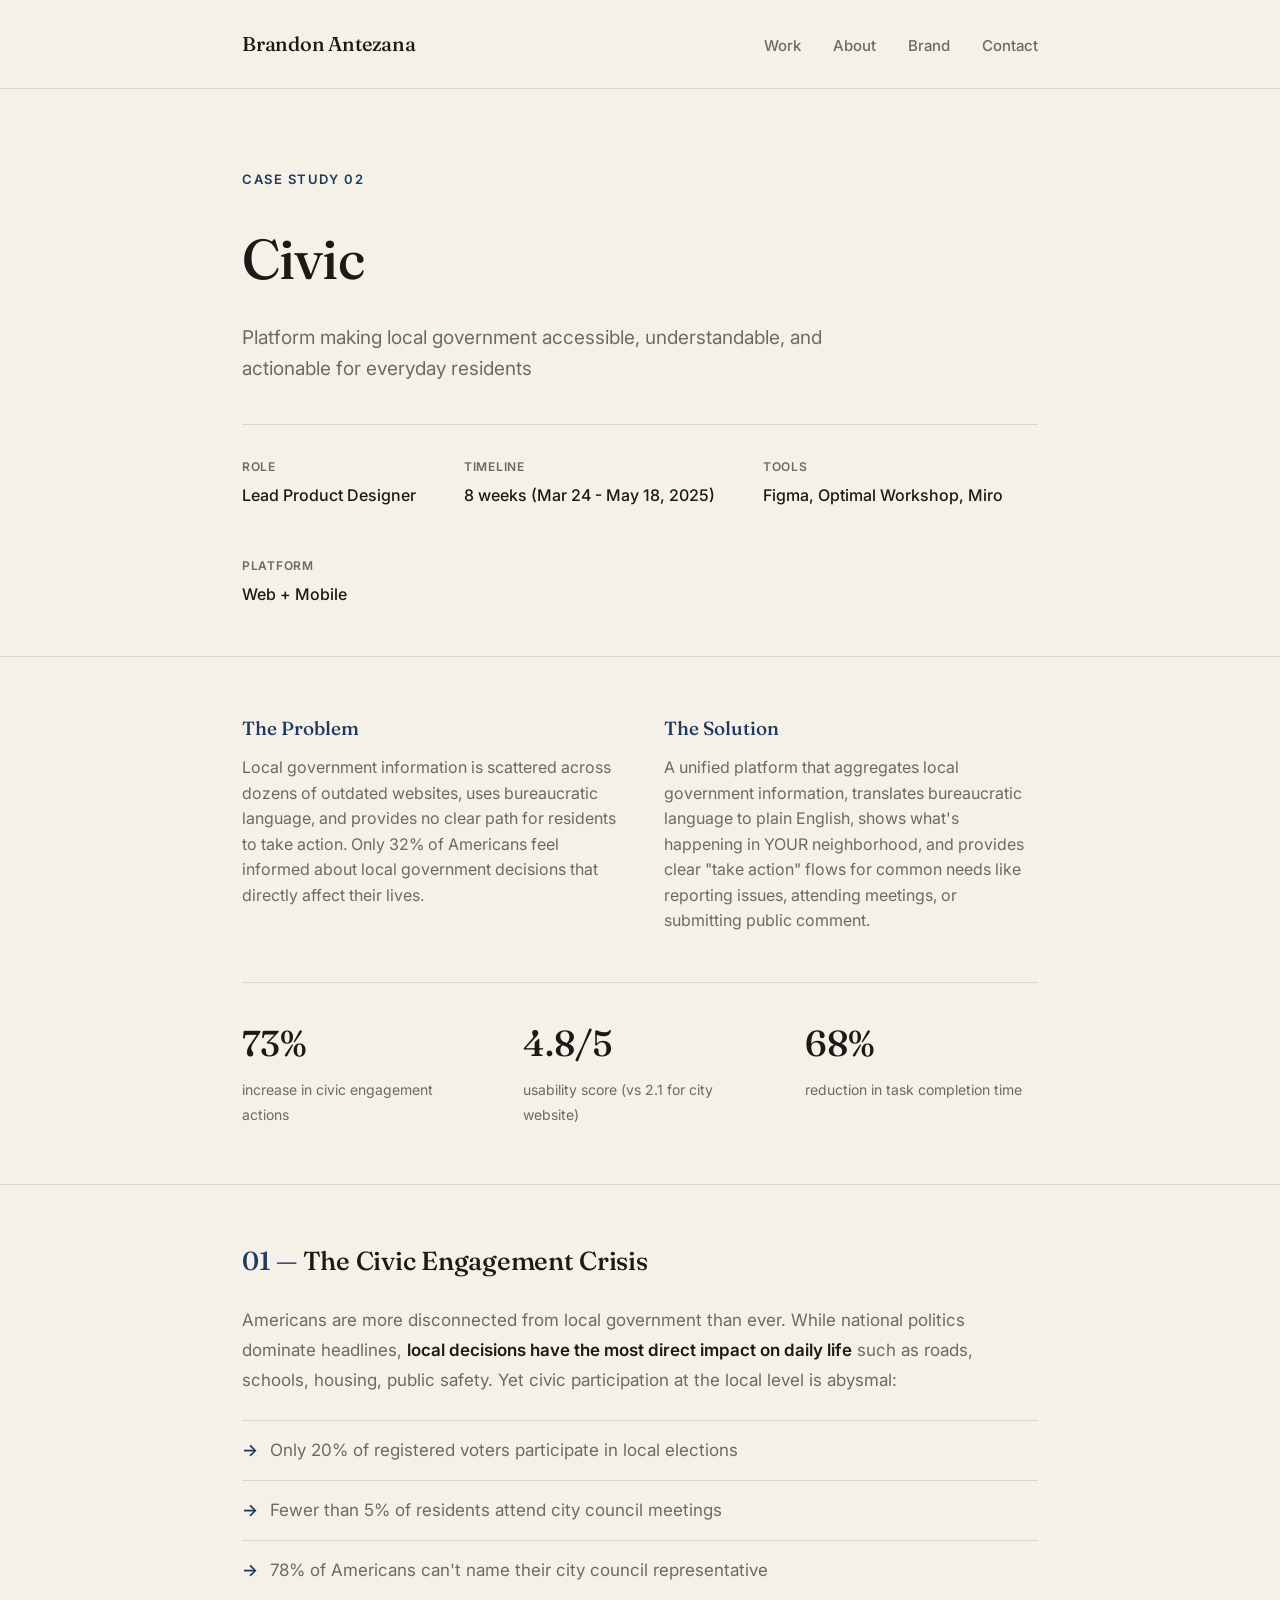
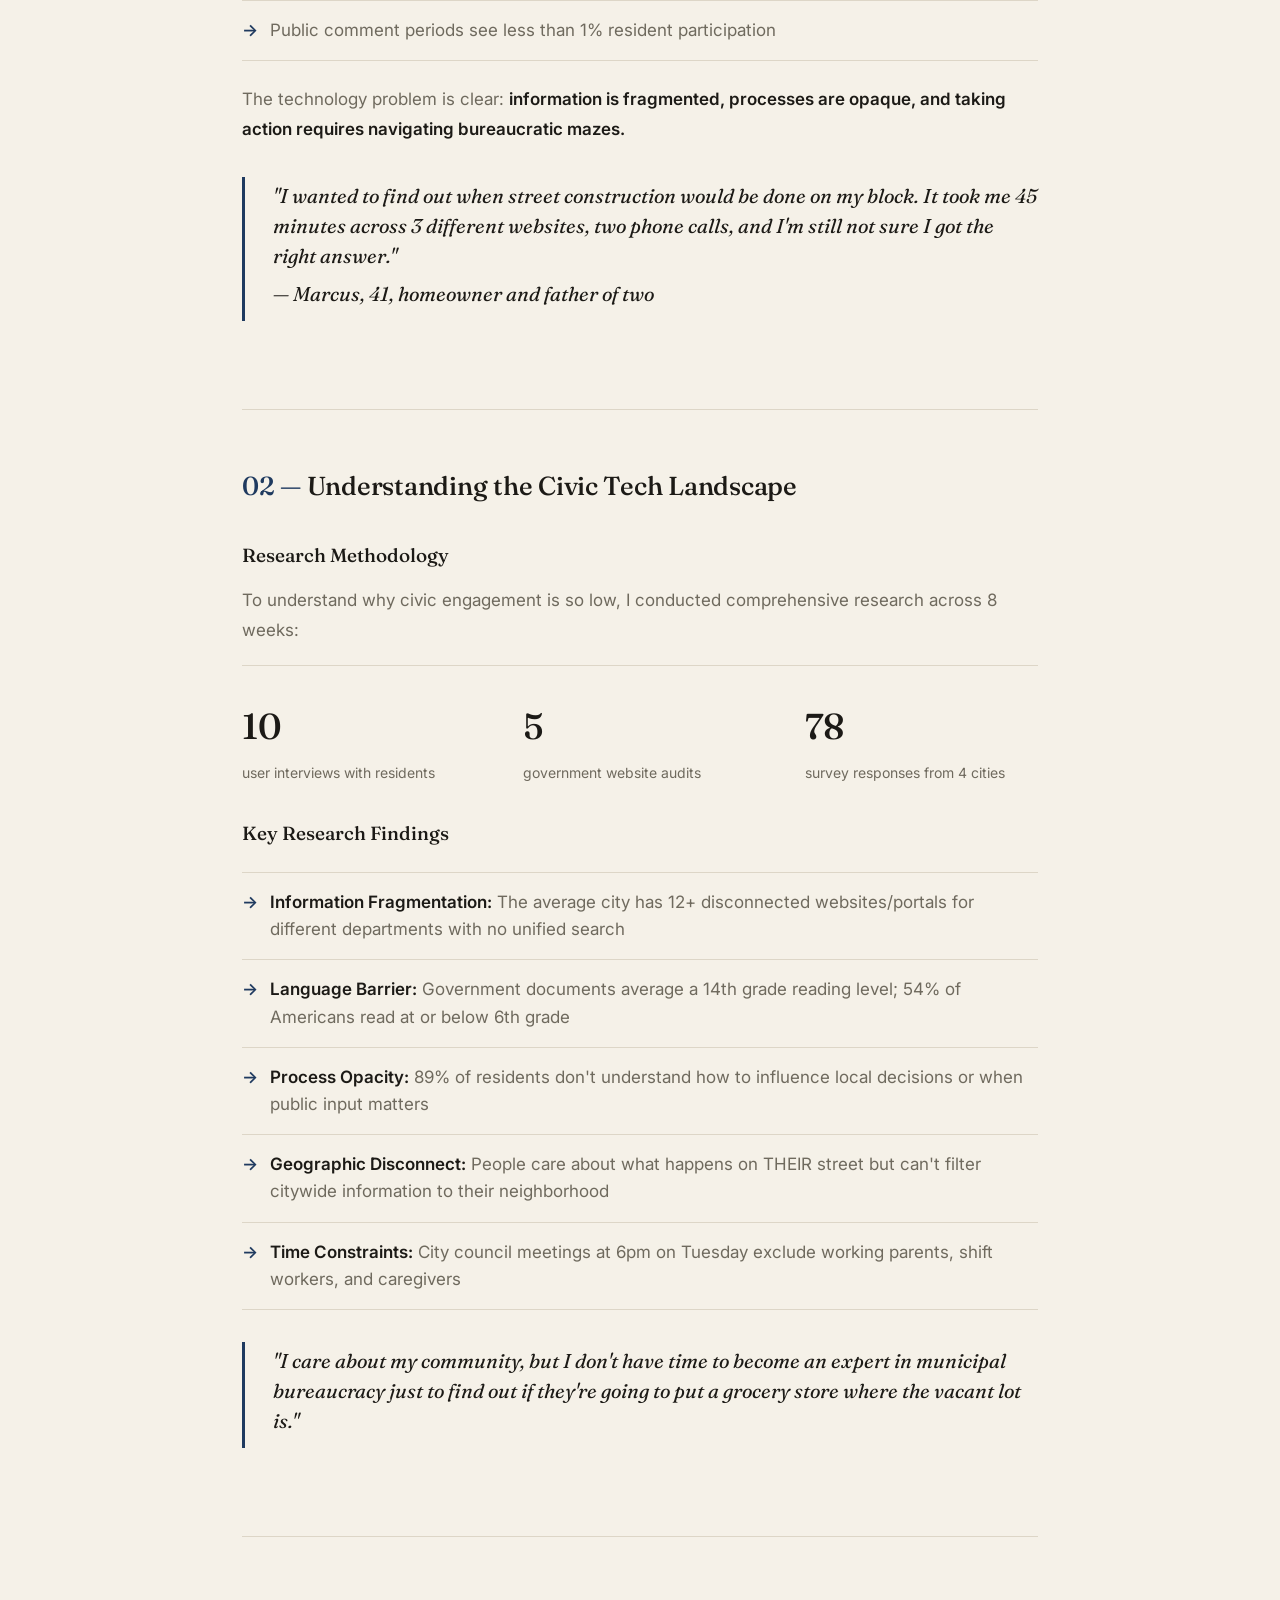
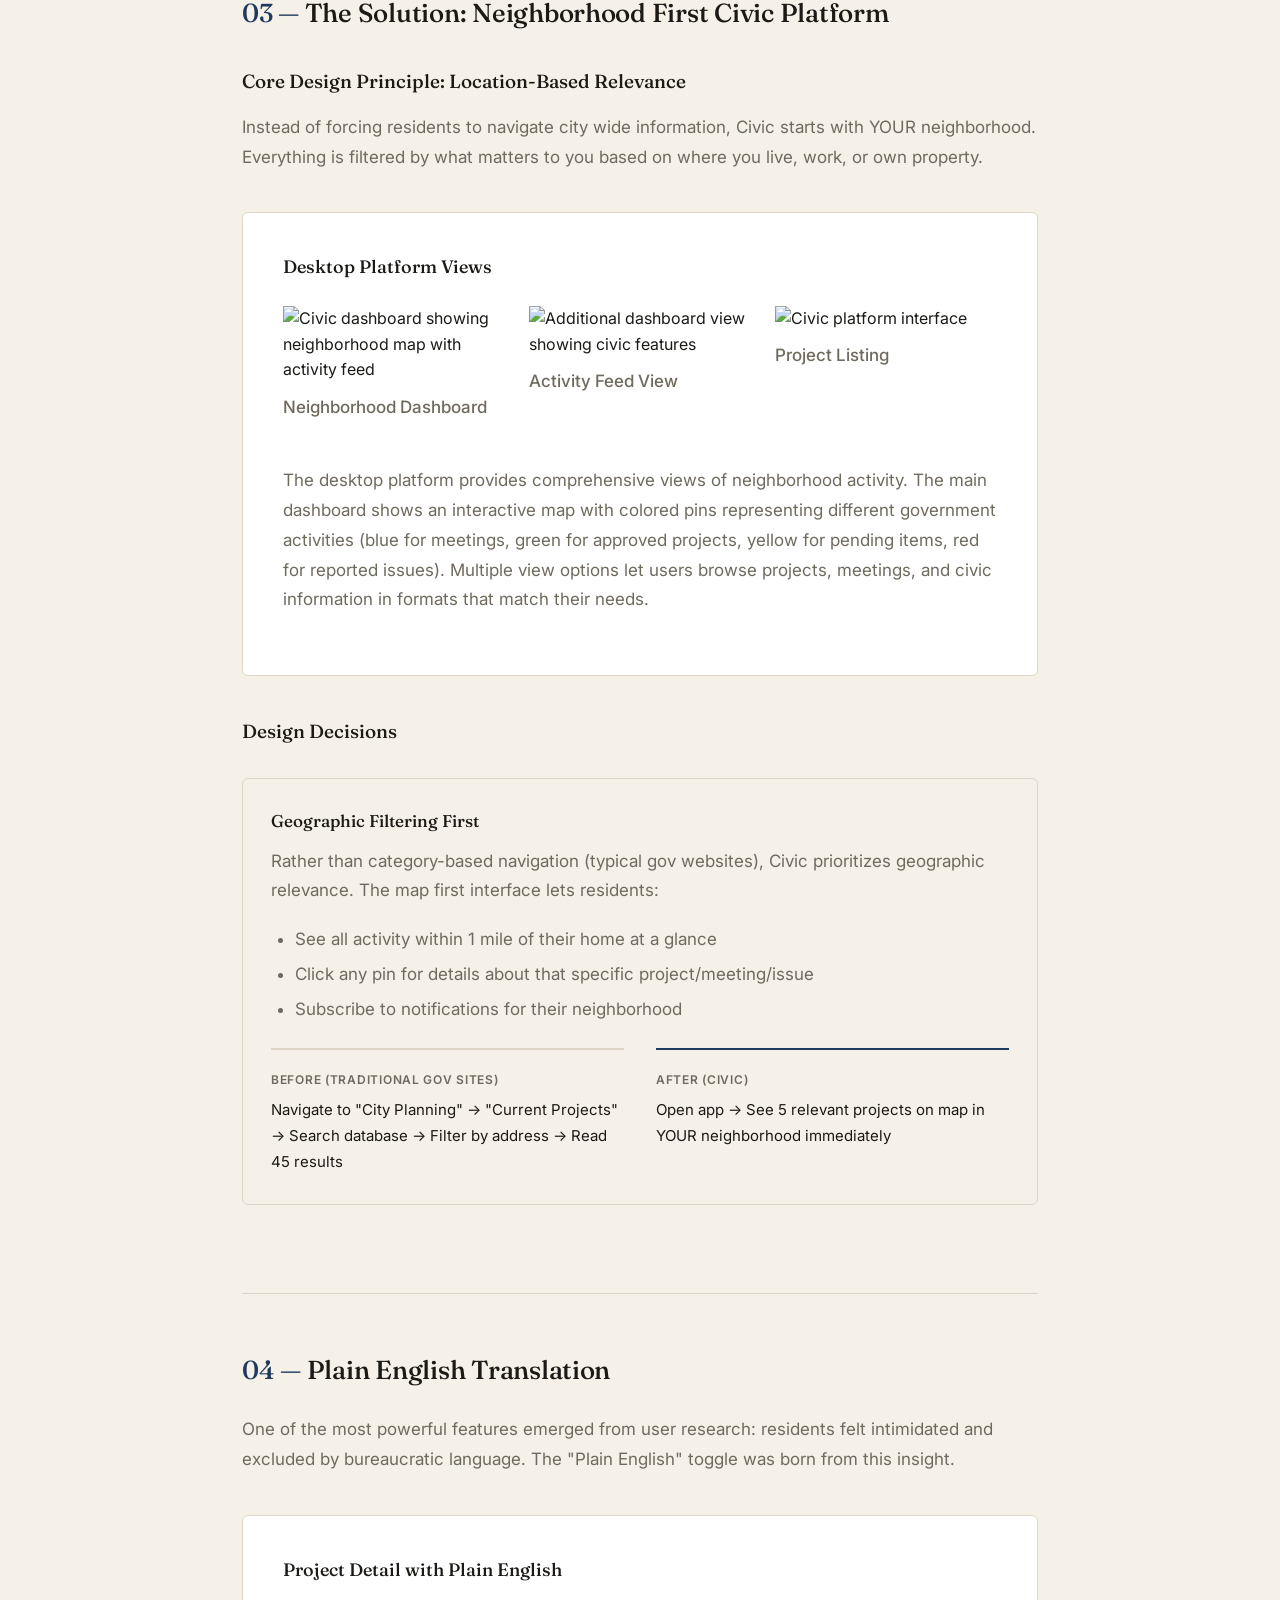
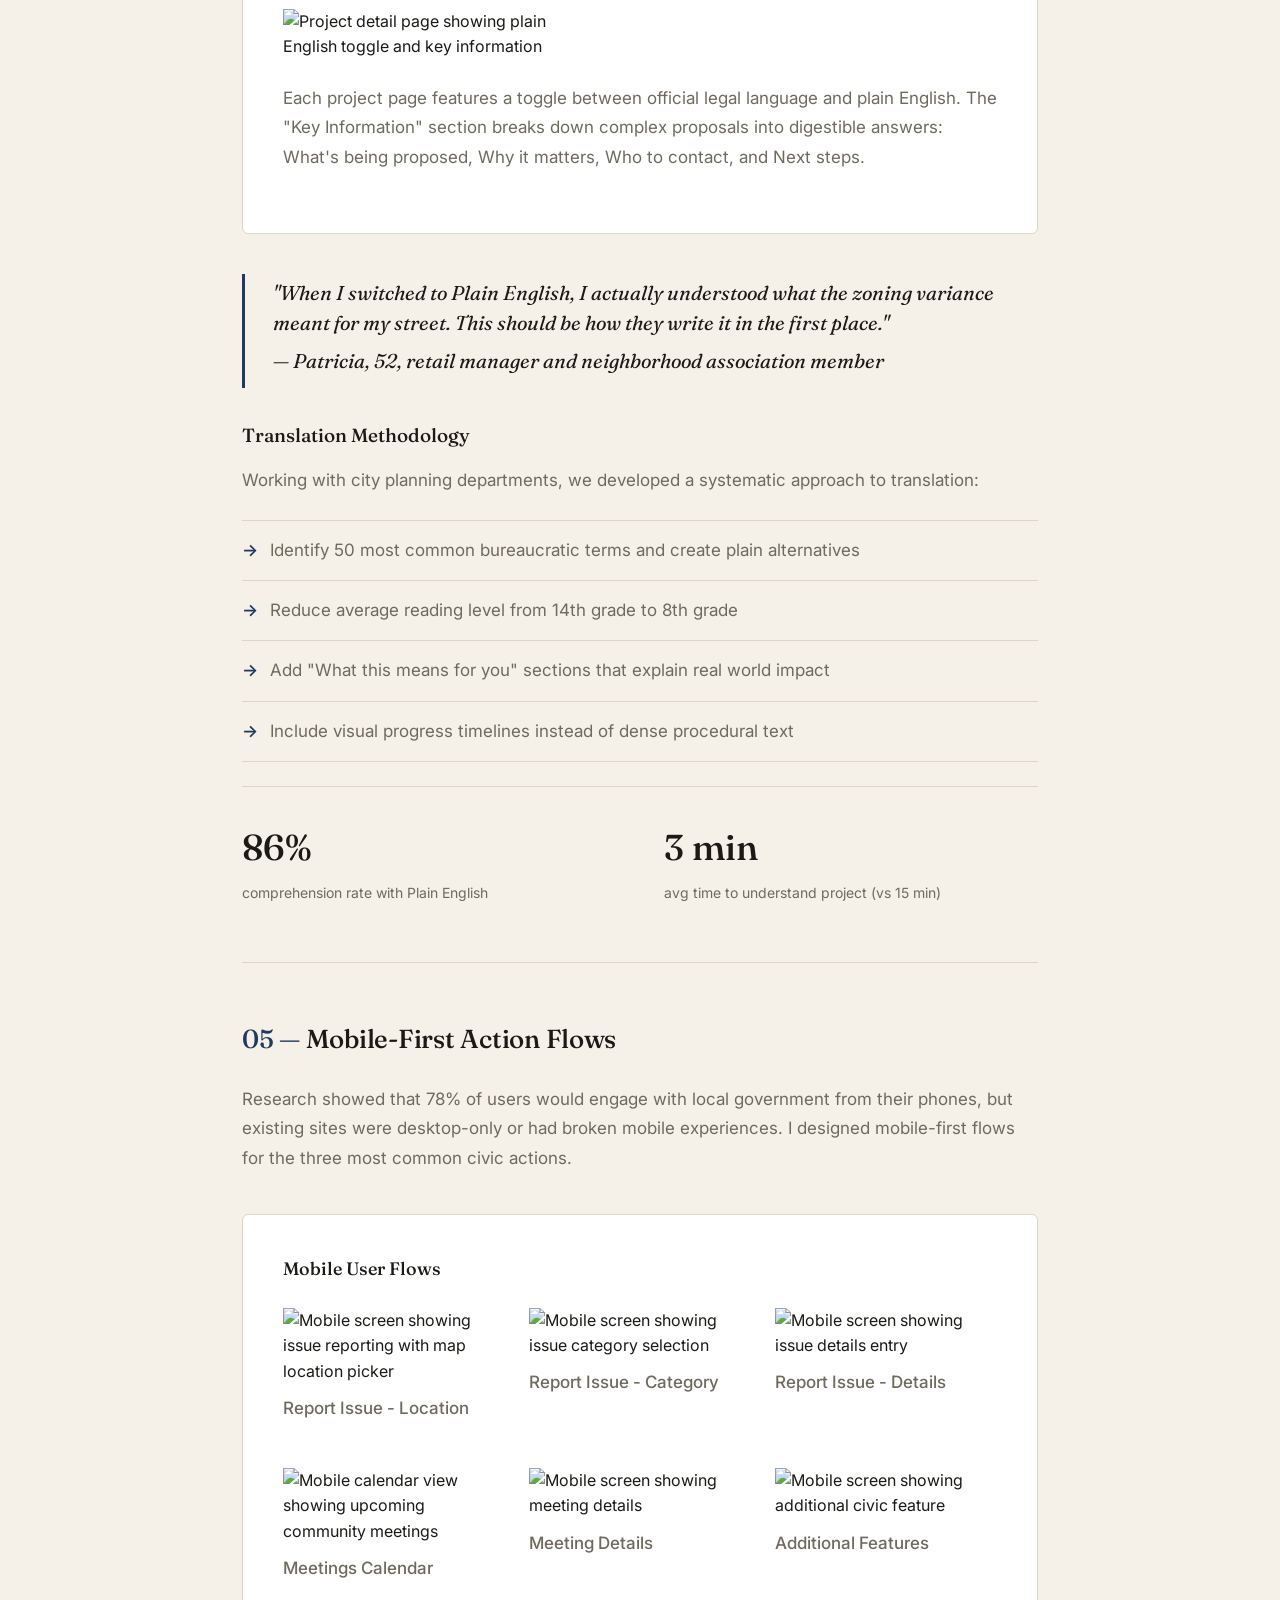
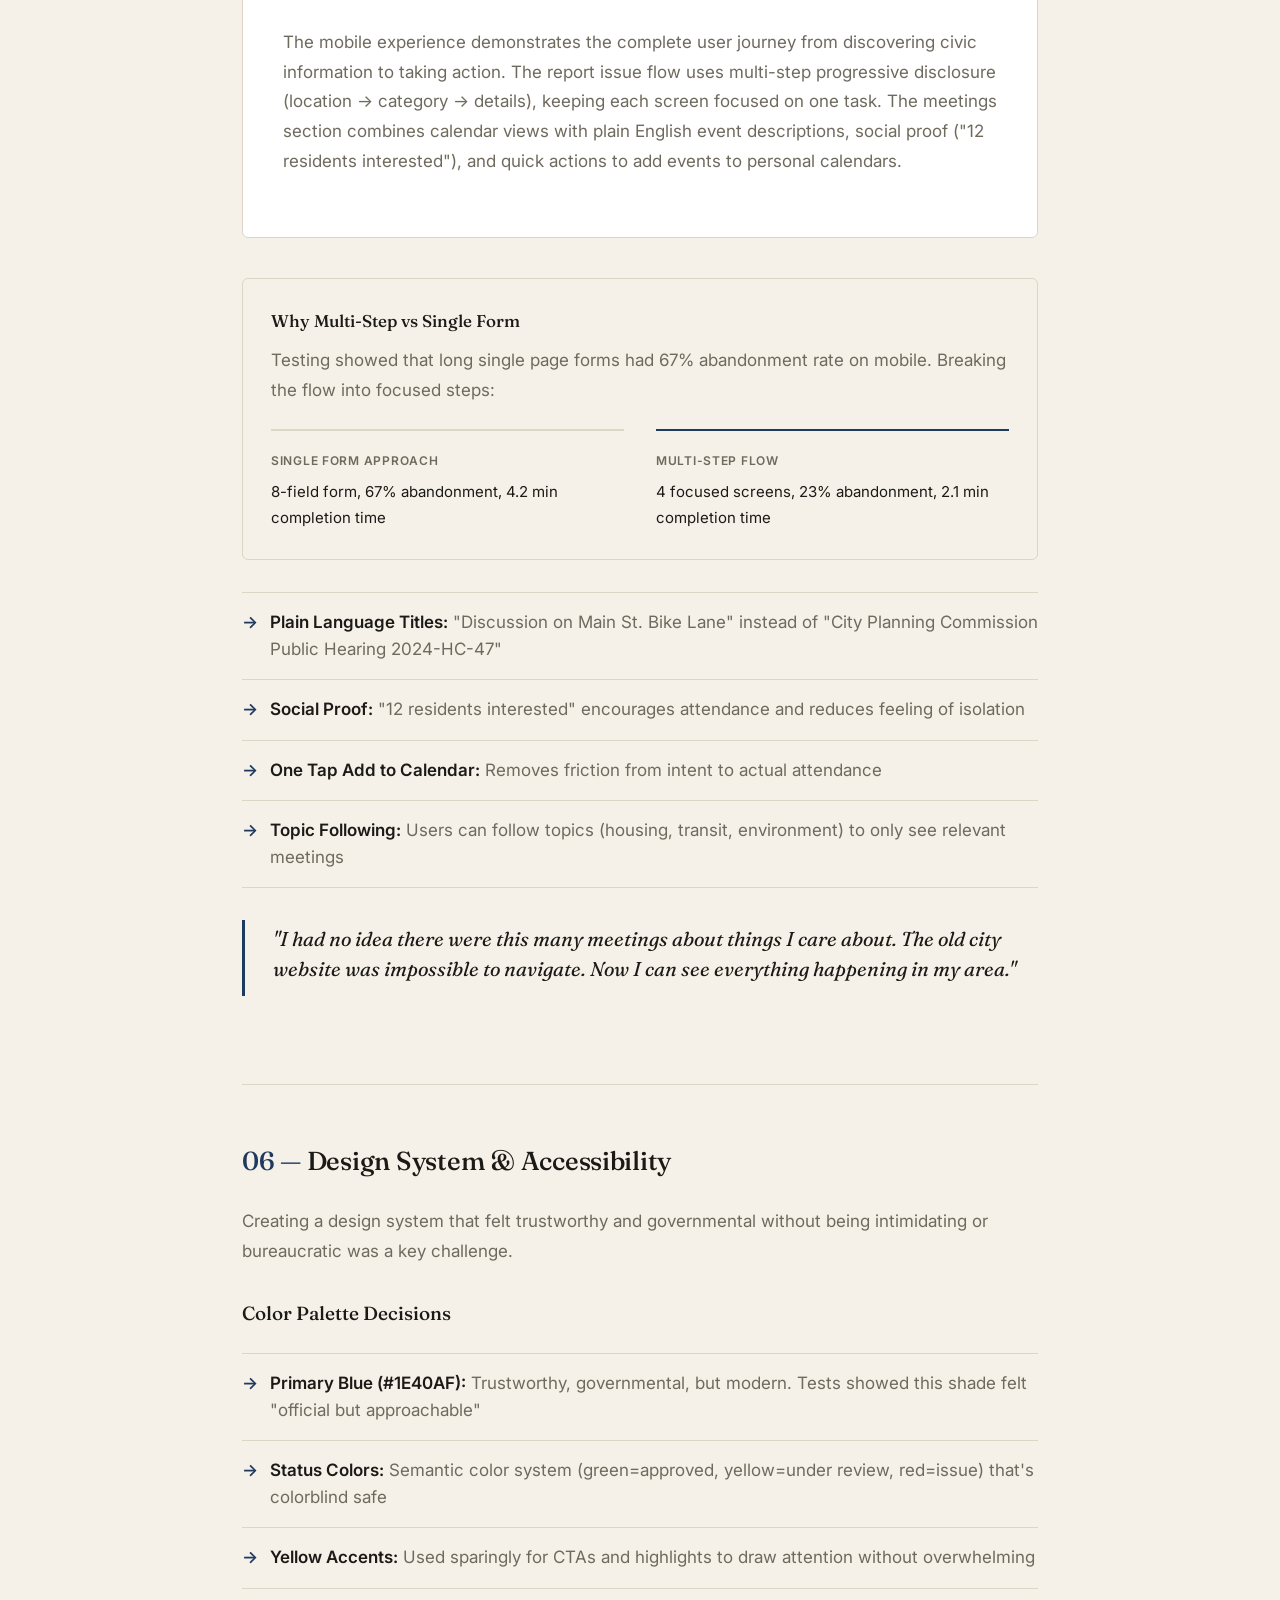
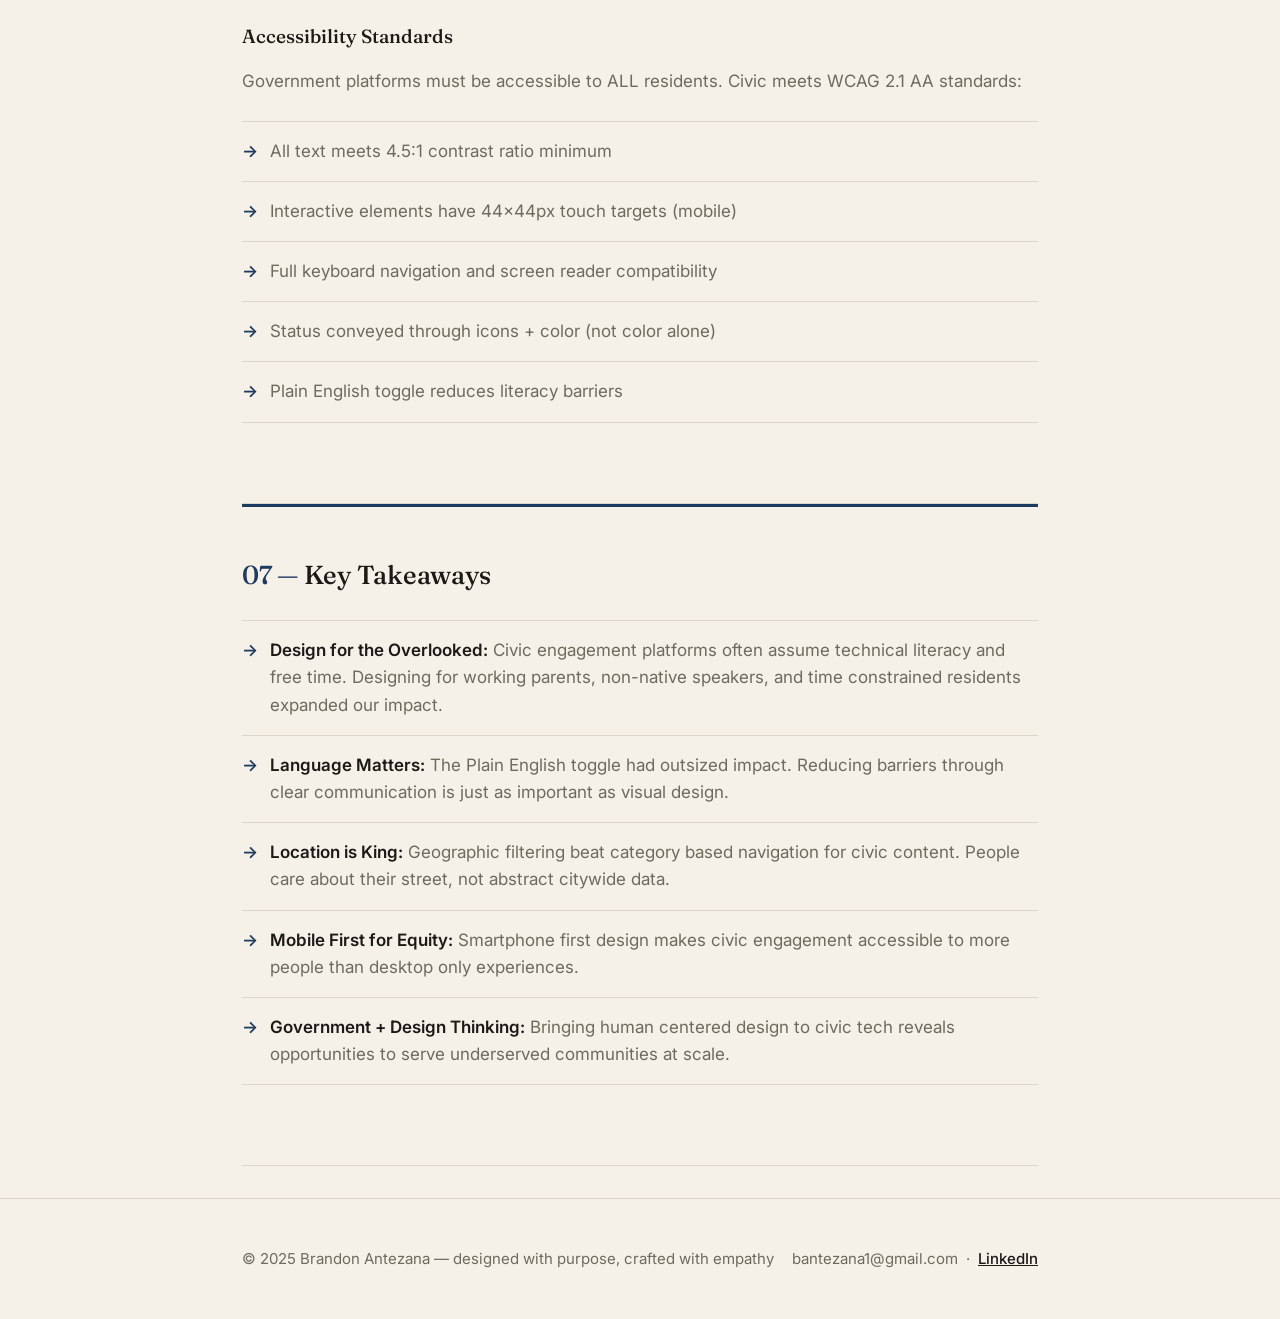
==== commit 54c03634: "updatded civic" ====
--- a/civic.html
+++ b/civic.html
@@ -4,12 +4,15 @@
     <meta charset="UTF-8">
     <meta name="viewport" content="width=device-width, initial-scale=1.0">
     <title>Civic | Brandon Antezana</title>
+    <meta name="description" content="Case study: Civic, a platform that makes local government information accessible and actionable for everyday residents. 73% increase in engagement, WCAG 2.1 AA compliant.">
+    <link rel="icon" href="data:image/svg+xml,%3Csvg xmlns='http://www.w3.org/2000/svg' viewBox='0 0 64 64'%3E%3Crect width='64' height='64' rx='12' fill='%231f3a5f'/%3E%3Ctext x='32' y='44' font-family='Georgia,serif' font-size='34' fill='%23f5f1e8' text-anchor='middle'%3EB%3C/text%3E%3C/svg%3E">
     <link rel="stylesheet" href="style-case-study.css">
     <link rel="preconnect" href="https://fonts.googleapis.com">
     <link rel="preconnect" href="https://fonts.gstatic.com" crossorigin>
     <link href="https://fonts.googleapis.com/css2?family=Fraunces:ital,opsz,wght@0,9..144,400;0,9..144,500;0,9..144,600;1,9..144,400&family=Inter:wght@400;500;600;700&display=swap" rel="stylesheet">
 </head>
 <body style="--accent: #1f3a5f;">
+    <a class="skip-link" href="#main-content">Skip to main content</a>
     <nav>
         <div class="container">
             <div class="nav-content">
@@ -24,6 +27,7 @@
         </div>
     </nav>
 
+    <main id="main-content">
     <div class="case-study-hero">
         <div class="container">
             <span class="eyebrow">Case Study 02</span>
@@ -190,7 +194,7 @@
             <p>One of the most powerful features emerged from user research: residents felt intimidated and excluded by bureaucratic language. The "Plain English" toggle was born from this insight.</p>
 
             <div class="showcase">
-                <h4>Project Detail with Plain English</h4>
+                <h3>Project Detail with Plain English</h3>
                 <div class="showcase-grid">
                     <div>
                         <img src="images/Civicscreen6.png" alt="Project detail page showing plain English toggle and key information">
@@ -231,7 +235,7 @@
             <p>Research showed that 78% of users would engage with local government from their phones, but existing sites were desktop-only or had broken mobile experiences. I designed mobile-first flows for the three most common civic actions.</p>
 
             <div class="showcase">
-                <h4>Mobile User Flows</h4>
+                <h3>Mobile User Flows</h3>
                 <div class="showcase-grid">
                     <div>
                         <img src="images/CivicMobilescreen3.png" alt="Mobile screen showing issue reporting with map location picker">
@@ -262,7 +266,7 @@
             </div>
 
             <div class="design-decision">
-                <h4>Why Multi-Step vs Single Form</h4>
+                <h3>Why Multi-Step vs Single Form</h3>
                 <p>Testing showed that long single page forms had 67% abandonment rate on mobile. Breaking the flow into focused steps:</p>
                 <div class="before-after">
                     <div>
@@ -323,6 +327,7 @@
             </ul>
         </section>
     </div>
+    </main>
 
     <footer>
         <div class="container">
@@ -338,7 +343,8 @@
             backToTop.classList.toggle('is-visible', window.scrollY > 600);
         });
         backToTop.addEventListener('click', () => {
-            window.scrollTo({ top: 0, behavior: 'smooth' });
+            const prefersReducedMotion = window.matchMedia('(prefers-reduced-motion: reduce)').matches;
+            window.scrollTo({ top: 0, behavior: prefersReducedMotion ? 'auto' : 'smooth' });
         });
     </script>
 </body>
--- a/style-case-study.css
+++ b/style-case-study.css
@@ -20,6 +20,33 @@
     background: var(--bg);
     line-height: 1.6;
     counter-reset: section;
+    overflow-x: hidden;
+    overflow-wrap: break-word;
+}
+
+/* Accessibility: visible keyboard focus + skip link */
+a:focus-visible,
+button:focus-visible {
+    outline: 3px solid var(--accent, #1f3a5f);
+    outline-offset: 2px;
+}
+
+.skip-link {
+    position: absolute;
+    top: -100%;
+    left: 1rem;
+    background: var(--ink);
+    color: var(--bg);
+    padding: 0.75rem 1.25rem;
+    border-radius: 4px;
+    z-index: 1000;
+    text-decoration: none;
+    font-weight: 600;
+    transition: top 0.2s ease;
+}
+
+.skip-link:focus {
+    top: 1rem;
 }
 
 .container {
@@ -293,16 +320,18 @@
     margin: 2.5rem 0;
 }
 
+.showcase h3,
 .showcase h4 {
     font-family: 'Fraunces', serif;
     font-weight: 500;
     font-size: 1.125rem;
     color: var(--ink);
-    margin-bottom: 1.5rem;
+    margin: 0 0 1.5rem;
 }
 
 .showcase-grid {
     display: flex;
+    align-items: flex-start;
     gap: 1.5rem;
     flex-wrap: wrap;
     margin-bottom: 1rem;
@@ -311,13 +340,25 @@
 .showcase-grid > div {
     flex: 1;
     min-width: 220px;
+    max-width: 280px;
+}
+
+.shot-frame {
+    aspect-ratio: 9 / 18.5;
+    background: #fafaf7;
+    border: 1px solid var(--line);
+    border-radius: 4px;
+    display: flex;
+    align-items: center;
+    justify-content: center;
+    overflow: hidden;
 }
 
 .showcase-grid img {
     width: 100%;
+    height: auto;
     display: block;
-    border: 1px solid var(--line);
-    border-radius: 4px;
+    object-fit: contain;
 }
 
 .showcase-caption {
@@ -342,11 +383,12 @@
     margin: 2rem 0;
 }
 
+.design-decision h3,
 .design-decision h4 {
     font-family: 'Fraunces', serif;
     font-weight: 500;
     font-size: 1.0625rem;
-    margin-bottom: 0.75rem;
+    margin: 0 0 0.75rem;
     color: var(--ink);
 }
 
@@ -505,6 +547,28 @@
         gap: 1.5rem;
     }
 
+    .wireframe-grid {
+        grid-template-columns: repeat(3, 1fr);
+        gap: 0.75rem;
+    }
+
+    .wireframe-grid figcaption {
+        font-size: 0.6875rem;
+    }
+
+    .showcase {
+        padding: 1.5rem;
+    }
+
+    .showcase-grid {
+        gap: 1rem;
+    }
+
+    .showcase-grid > div {
+        min-width: 140px;
+        max-width: none;
+    }
+
     .nav-links {
         gap: 1.25rem;
     }
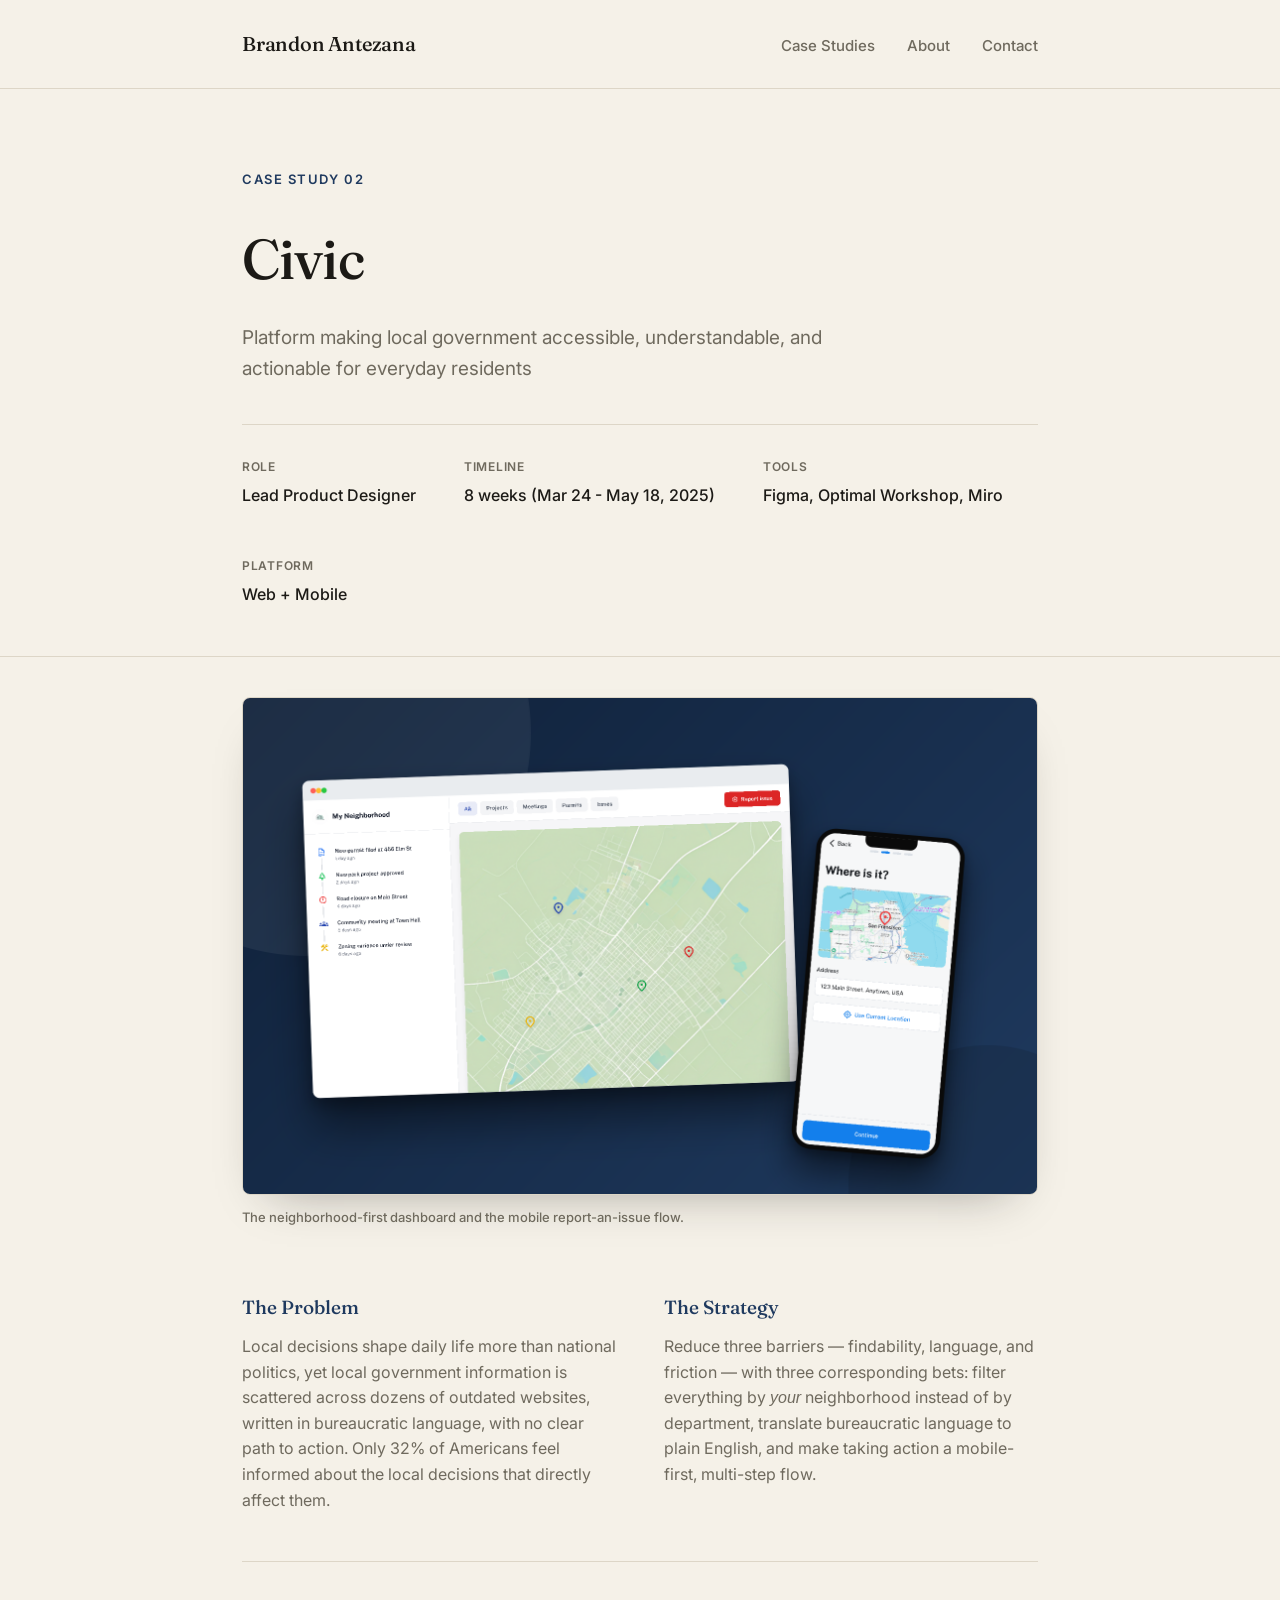
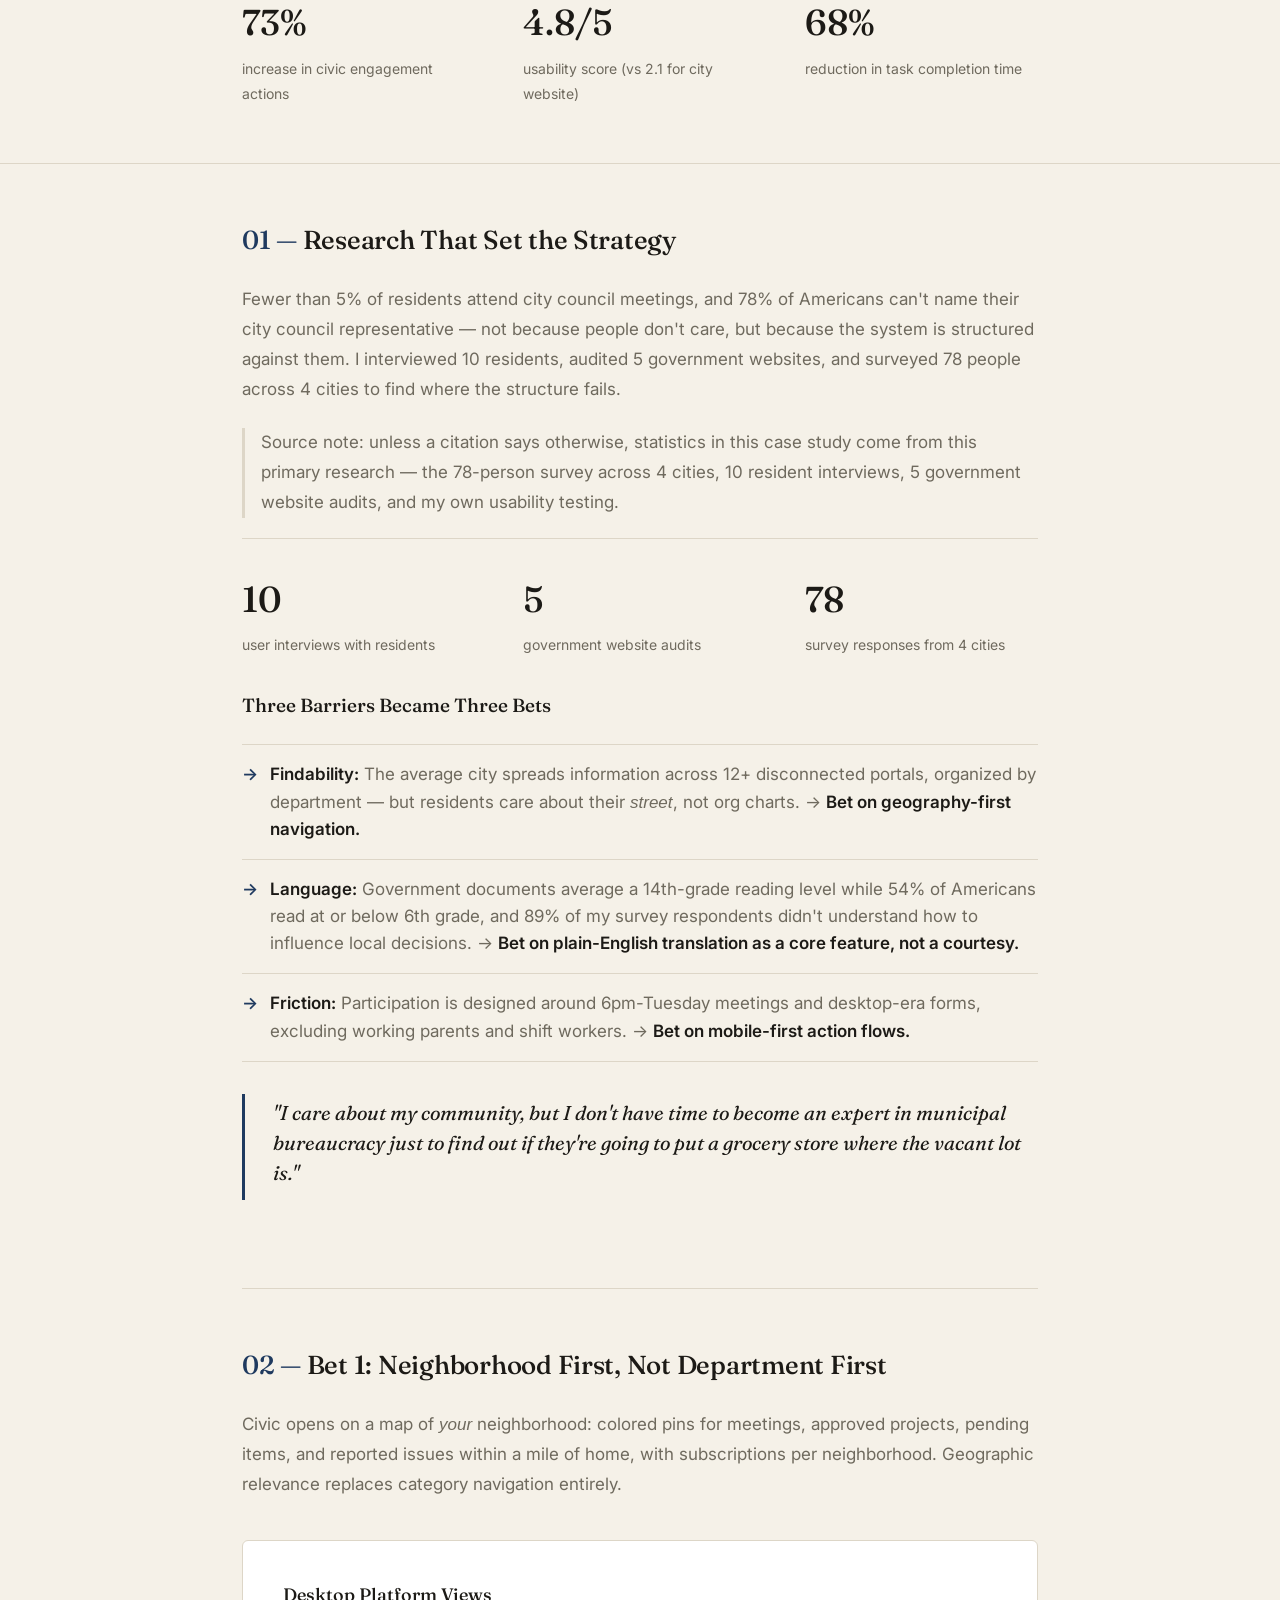
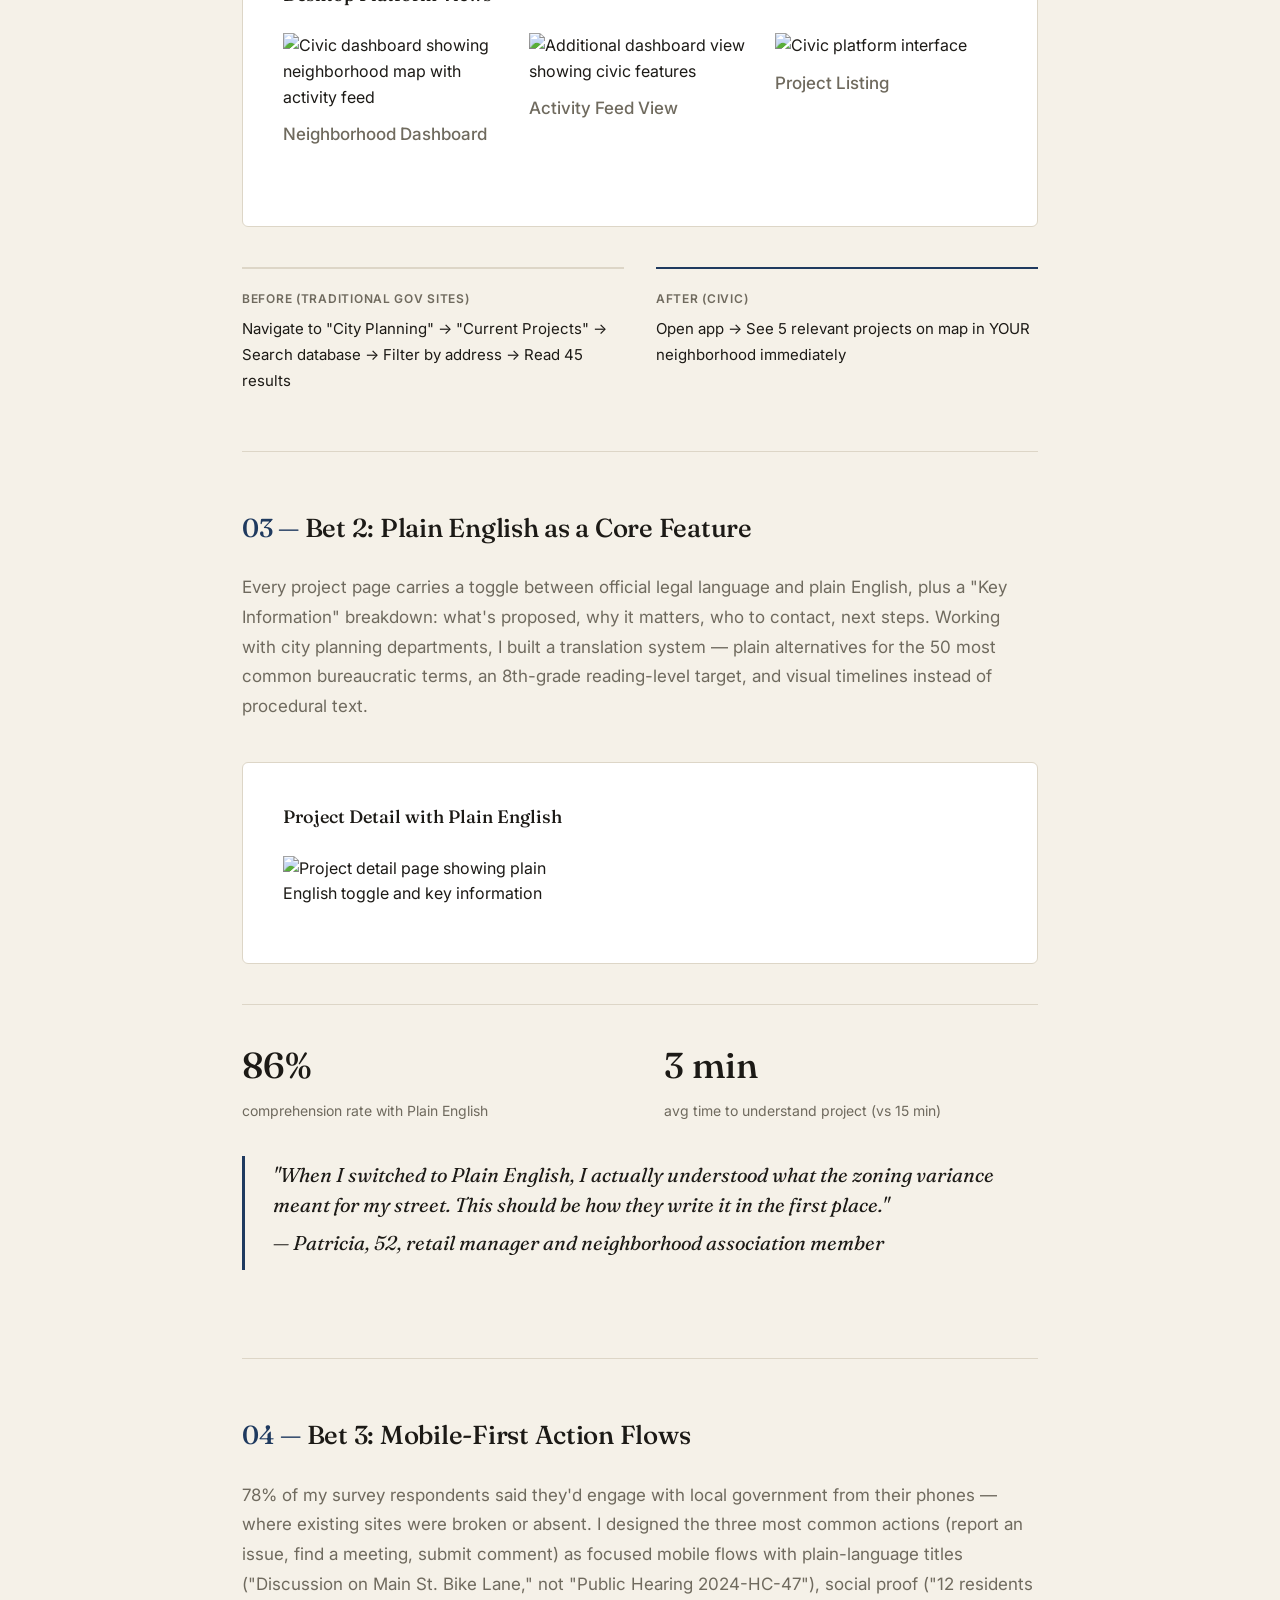
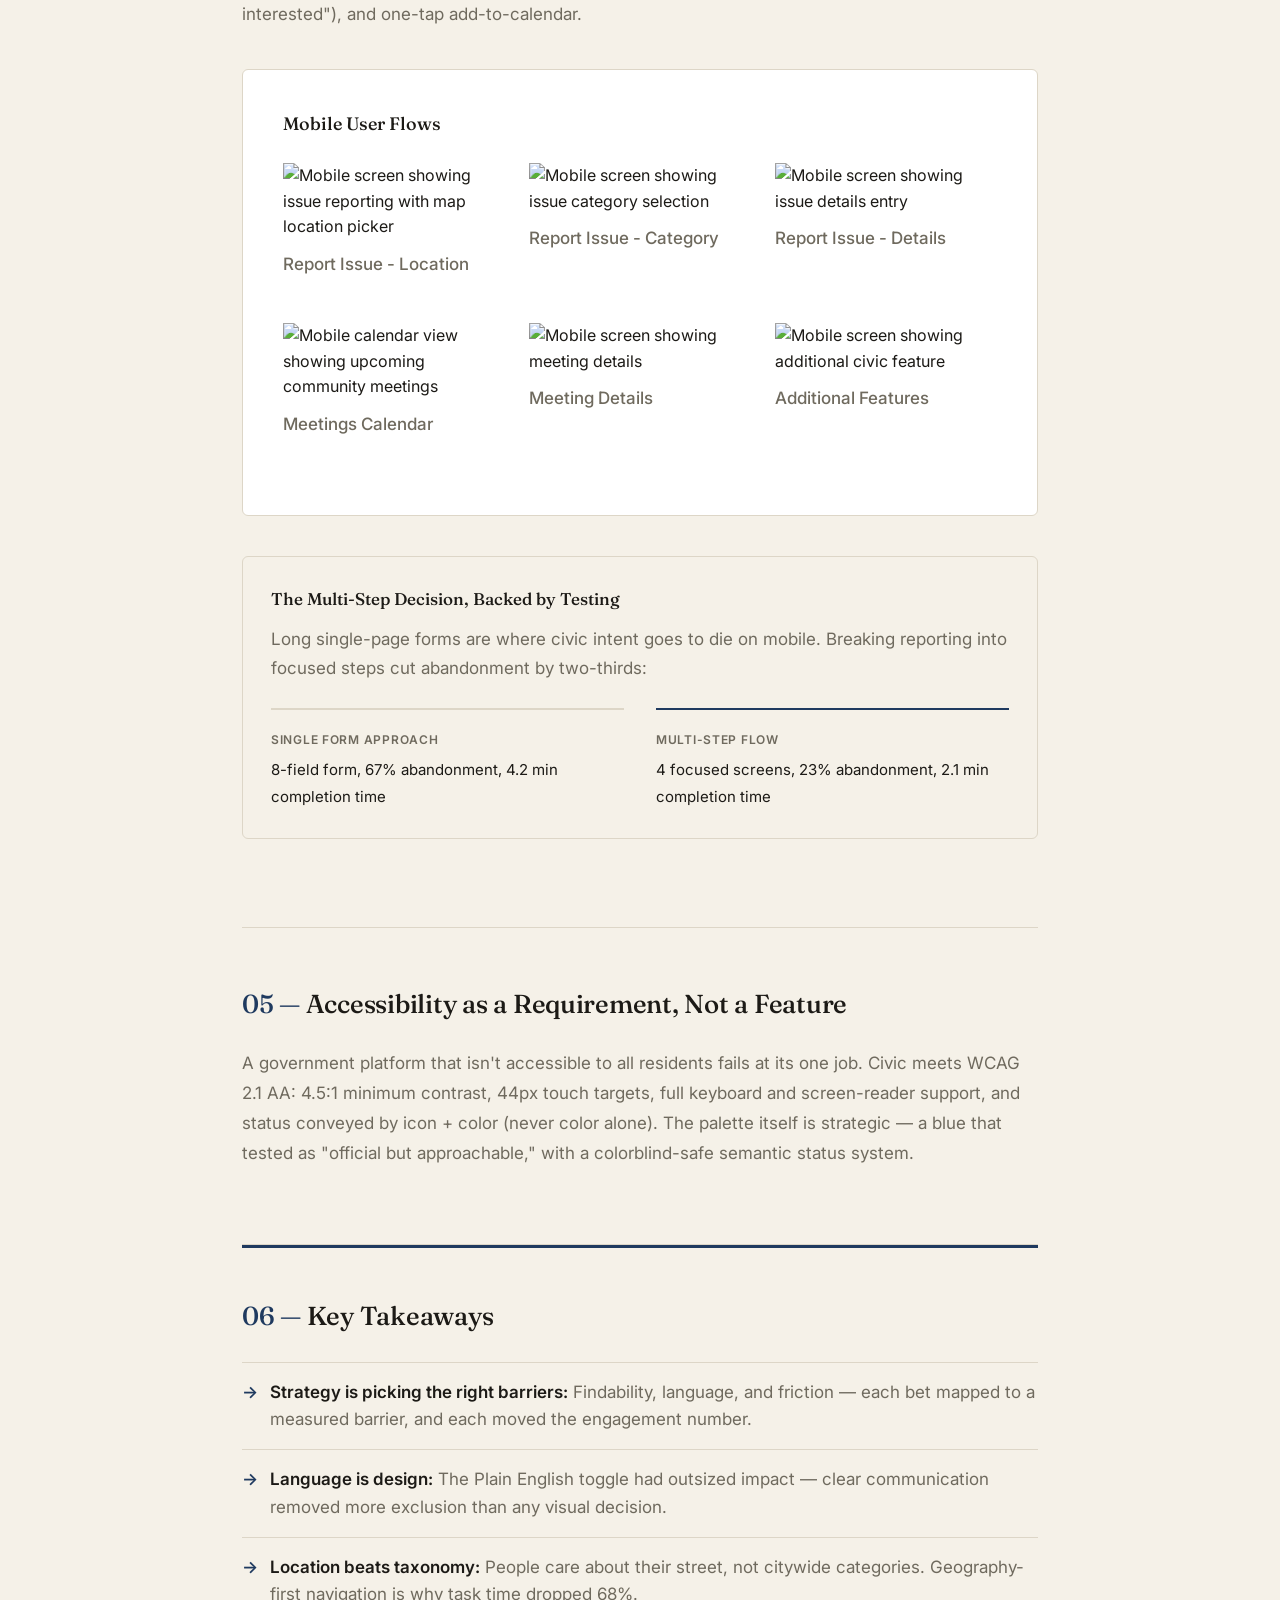
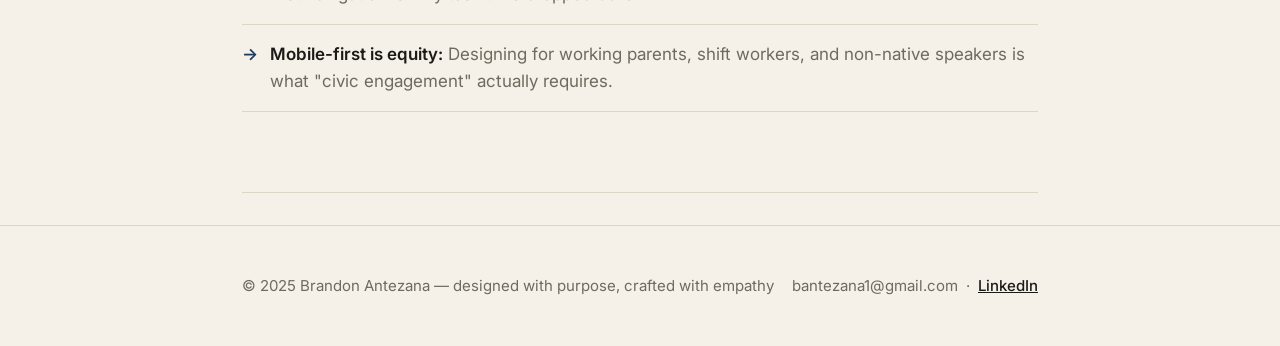
==== commit 21220daa: "Updated Case Study and About page, Deleted Brand page and tab"" ====
--- a/civic.html
+++ b/civic.html
@@ -18,9 +18,8 @@
             <div class="nav-content">
                 <a href="index.html" class="logo">Brandon Antezana</a>
                 <ul class="nav-links">
-                    <li><a href="index.html#work">Work</a></li>
+                    <li><a href="index.html#work">Case Studies</a></li>
                     <li><a href="about.html">About</a></li>
-                    <li><a href="brand.html">Brand</a></li>
                     <li><a href="contact.html">Contact</a></li>
                 </ul>
             </div>
@@ -54,16 +53,25 @@
         </div>
     </div>
 
+    <section class="case-hero-image">
+        <div class="container">
+            <figure>
+                <img src="images/Civic-hero-v3.png" alt="Civic high-fidelity mockup: the neighborhood dashboard with activity map on desktop, alongside the mobile issue-reporting flow">
+                <figcaption>The neighborhood-first dashboard and the mobile report-an-issue flow.</figcaption>
+            </figure>
+        </div>
+    </section>
+
     <section class="tldr">
         <div class="container">
             <div class="tldr-content">
                 <div class="tldr-box">
                     <h3>The Problem</h3>
-                    <p>Local government information is scattered across dozens of outdated websites, uses bureaucratic language, and provides no clear path for residents to take action. Only 32% of Americans feel informed about local government decisions that directly affect their lives.</p>
+                    <p>Local decisions shape daily life more than national politics, yet local government information is scattered across dozens of outdated websites, written in bureaucratic language, with no clear path to action. Only 32% of Americans feel informed about the local decisions that directly affect them.</p>
                 </div>
                 <div class="tldr-box">
-                    <h3>The Solution</h3>
-                    <p>A unified platform that aggregates local government information, translates bureaucratic language to plain English, shows what's happening in YOUR neighborhood, and provides clear "take action" flows for common needs like reporting issues, attending meetings, or submitting public comment.</p>
+                    <h3>The Strategy</h3>
+                    <p>Reduce three barriers — findability, language, and friction — with three corresponding bets: filter everything by <em>your</em> neighborhood instead of by department, translate bureaucratic language to plain English, and make taking action a mobile-first, multi-step flow.</p>
                 </div>
             </div>
 
@@ -86,29 +94,10 @@
 
     <div class="container">
         <section class="content-section">
-            <h2>The Civic Engagement Crisis</h2>
-            <p>Americans are more disconnected from local government than ever. While national politics dominate headlines, <strong>local decisions have the most direct impact on daily life</strong> such as roads, schools, housing, public safety. Yet civic participation at the local level is abysmal:</p>
-
-            <ul class="key-findings">
-                <li>Only 20% of registered voters participate in local elections</li>
-                <li>Fewer than 5% of residents attend city council meetings</li>
-                <li>78% of Americans can't name their city council representative</li>
-                <li>Public comment periods see less than 1% resident participation</li>
-            </ul>
-
-            <p>The technology problem is clear: <strong>information is fragmented, processes are opaque, and taking action requires navigating bureaucratic mazes.</strong></p>
-
-            <div class="insight-box">
-                <p>"I wanted to find out when street construction would be done on my block. It took me 45 minutes across 3 different websites, two phone calls, and I'm still not sure I got the right answer."</p>
-                <p class="insight-author">— Marcus, 41, homeowner and father of two</p>
-            </div>
-        </section>
-
-        <section class="content-section">
-            <h2>Understanding the Civic Tech Landscape</h2>
-
-            <h3>Research Methodology</h3>
-            <p>To understand why civic engagement is so low, I conducted comprehensive research across 8 weeks:</p>
+            <h2>Research That Set the Strategy</h2>
+
+            <p>Fewer than 5% of residents attend city council meetings, and 78% of Americans can't name their city council representative — not because people don't care, but because the system is structured against them. I interviewed 10 residents, audited 5 government websites, and surveyed 78 people across 4 cities to find where the structure fails.</p>
+            <p class="source-note">Source note: unless a citation says otherwise, statistics in this case study come from this primary research — the 78-person survey across 4 cities, 10 resident interviews, 5 government website audits, and my own usability testing.</p>
 
             <div class="stats-grid">
                 <div class="stat-card">
@@ -125,25 +114,22 @@
                 </div>
             </div>
 
-            <h3>Key Research Findings</h3>
+            <h3>Three Barriers Became Three Bets</h3>
             <ul class="key-findings">
-                <li><strong>Information Fragmentation:</strong> The average city has 12+ disconnected websites/portals for different departments with no unified search</li>
-                <li><strong>Language Barrier:</strong> Government documents average a 14th grade reading level; 54% of Americans read at or below 6th grade</li>
-                <li><strong>Process Opacity:</strong> 89% of residents don't understand how to influence local decisions or when public input matters</li>
-                <li><strong>Geographic Disconnect:</strong> People care about what happens on THEIR street but can't filter citywide information to their neighborhood</li>
-                <li><strong>Time Constraints:</strong> City council meetings at 6pm on Tuesday exclude working parents, shift workers, and caregivers</li>
+                <li><strong>Findability:</strong> The average city spreads information across 12+ disconnected portals, organized by department — but residents care about their <em>street</em>, not org charts. → <strong>Bet on geography-first navigation.</strong></li>
+                <li><strong>Language:</strong> Government documents average a 14th-grade reading level while 54% of Americans read at or below 6th grade, and 89% of my survey respondents didn't understand how to influence local decisions. → <strong>Bet on plain-English translation as a core feature, not a courtesy.</strong></li>
+                <li><strong>Friction:</strong> Participation is designed around 6pm-Tuesday meetings and desktop-era forms, excluding working parents and shift workers. → <strong>Bet on mobile-first action flows.</strong></li>
             </ul>
 
-            <div class="quote-box">
+            <div class="insight-box">
                 <p>"I care about my community, but I don't have time to become an expert in municipal bureaucracy just to find out if they're going to put a grocery store where the vacant lot is."</p>
             </div>
         </section>
 
         <section class="content-section">
-            <h2>The Solution: Neighborhood First Civic Platform</h2>
-
-            <h3>Core Design Principle: Location-Based Relevance</h3>
-            <p>Instead of forcing residents to navigate city wide information, Civic starts with YOUR neighborhood. Everything is filtered by what matters to you based on where you live, work, or own property.</p>
+            <h2>Bet 1: Neighborhood First, Not Department First</h2>
+
+            <p>Civic opens on a map of <em>your</em> neighborhood: colored pins for meetings, approved projects, pending items, and reported issues within a mile of home, with subscriptions per neighborhood. Geographic relevance replaces category navigation entirely.</p>
 
             <div class="showcase">
                 <h4>Desktop Platform Views</h4>
@@ -161,37 +147,24 @@
                         <p class="showcase-caption">Project Listing</p>
                     </div>
                 </div>
-                <p class="showcase-note">The desktop platform provides comprehensive views of neighborhood activity. The main dashboard shows an interactive map with colored pins representing different government activities (blue for meetings, green for approved projects, yellow for pending items, red for reported issues). Multiple view options let users browse projects, meetings, and civic information in formats that match their needs.</p>
-            </div>
-
-            <h3>Design Decisions</h3>
-
-            <div class="design-decision">
-                <h4>Geographic Filtering First</h4>
-                <p>Rather than category-based navigation (typical gov websites), Civic prioritizes geographic relevance. The map first interface lets residents:</p>
-                <ul>
-                    <li>See all activity within 1 mile of their home at a glance</li>
-                    <li>Click any pin for details about that specific project/meeting/issue</li>
-                    <li>Subscribe to notifications for their neighborhood</li>
-                </ul>
-
-                <div class="before-after">
-                    <div>
-                        <strong>Before (Traditional Gov Sites)</strong>
-                        <p>Navigate to "City Planning" → "Current Projects" → Search database → Filter by address → Read 45 results</p>
-                    </div>
-                    <div>
-                        <strong>After (Civic)</strong>
-                        <p>Open app → See 5 relevant projects on map in YOUR neighborhood immediately</p>
-                    </div>
-                </div>
-            </div>
-        </section>
-
-        <section class="content-section">
-            <h2>Plain English Translation</h2>
-
-            <p>One of the most powerful features emerged from user research: residents felt intimidated and excluded by bureaucratic language. The "Plain English" toggle was born from this insight.</p>
+            </div>
+
+            <div class="before-after">
+                <div>
+                    <strong>Before (Traditional Gov Sites)</strong>
+                    <p>Navigate to "City Planning" → "Current Projects" → Search database → Filter by address → Read 45 results</p>
+                </div>
+                <div>
+                    <strong>After (Civic)</strong>
+                    <p>Open app → See 5 relevant projects on map in YOUR neighborhood immediately</p>
+                </div>
+            </div>
+        </section>
+
+        <section class="content-section">
+            <h2>Bet 2: Plain English as a Core Feature</h2>
+
+            <p>Every project page carries a toggle between official legal language and plain English, plus a "Key Information" breakdown: what's proposed, why it matters, who to contact, next steps. Working with city planning departments, I built a translation system — plain alternatives for the 50 most common bureaucratic terms, an 8th-grade reading-level target, and visual timelines instead of procedural text.</p>
 
             <div class="showcase">
                 <h3>Project Detail with Plain English</h3>
@@ -200,39 +173,29 @@
                         <img src="images/Civicscreen6.png" alt="Project detail page showing plain English toggle and key information">
                     </div>
                 </div>
-                <p class="showcase-note">Each project page features a toggle between official legal language and plain English. The "Key Information" section breaks down complex proposals into digestible answers: What's being proposed, Why it matters, Who to contact, and Next steps.</p>
+            </div>
+
+            <div class="stats-grid">
+                <div class="stat-card">
+                    <span class="stat-number">86%</span>
+                    <span class="stat-label">comprehension rate with Plain English</span>
+                </div>
+                <div class="stat-card">
+                    <span class="stat-number">3 min</span>
+                    <span class="stat-label">avg time to understand project (vs 15 min)</span>
+                </div>
             </div>
 
             <div class="insight-box">
                 <p>"When I switched to Plain English, I actually understood what the zoning variance meant for my street. This should be how they write it in the first place."</p>
                 <p class="insight-author">— Patricia, 52, retail manager and neighborhood association member</p>
             </div>
-
-            <h3>Translation Methodology</h3>
-            <p>Working with city planning departments, we developed a systematic approach to translation:</p>
-            <ul class="key-findings">
-                <li>Identify 50 most common bureaucratic terms and create plain alternatives</li>
-                <li>Reduce average reading level from 14th grade to 8th grade</li>
-                <li>Add "What this means for you" sections that explain real world impact</li>
-                <li>Include visual progress timelines instead of dense procedural text</li>
-            </ul>
-
-            <div class="stats-grid">
-                <div class="stat-card">
-                    <span class="stat-number">86%</span>
-                    <span class="stat-label">comprehension rate with Plain English</span>
-                </div>
-                <div class="stat-card">
-                    <span class="stat-number">3 min</span>
-                    <span class="stat-label">avg time to understand project (vs 15 min)</span>
-                </div>
-            </div>
-        </section>
-
-        <section class="content-section">
-            <h2>Mobile-First Action Flows</h2>
-
-            <p>Research showed that 78% of users would engage with local government from their phones, but existing sites were desktop-only or had broken mobile experiences. I designed mobile-first flows for the three most common civic actions.</p>
+        </section>
+
+        <section class="content-section">
+            <h2>Bet 3: Mobile-First Action Flows</h2>
+
+            <p>78% of my survey respondents said they'd engage with local government from their phones — where existing sites were broken or absent. I designed the three most common actions (report an issue, find a meeting, submit comment) as focused mobile flows with plain-language titles ("Discussion on Main St. Bike Lane," not "Public Hearing 2024-HC-47"), social proof ("12 residents interested"), and one-tap add-to-calendar.</p>
 
             <div class="showcase">
                 <h3>Mobile User Flows</h3>
@@ -262,12 +225,11 @@
                         <p class="showcase-caption">Additional Features</p>
                     </div>
                 </div>
-                <p class="showcase-note">The mobile experience demonstrates the complete user journey from discovering civic information to taking action. The report issue flow uses multi-step progressive disclosure (location → category → details), keeping each screen focused on one task. The meetings section combines calendar views with plain English event descriptions, social proof ("12 residents interested"), and quick actions to add events to personal calendars.</p>
             </div>
 
             <div class="design-decision">
-                <h3>Why Multi-Step vs Single Form</h3>
-                <p>Testing showed that long single page forms had 67% abandonment rate on mobile. Breaking the flow into focused steps:</p>
+                <h3>The Multi-Step Decision, Backed by Testing</h3>
+                <p>Long single-page forms are where civic intent goes to die on mobile. Breaking reporting into focused steps cut abandonment by two-thirds:</p>
                 <div class="before-after">
                     <div>
                         <strong>Single Form Approach</strong>
@@ -279,51 +241,22 @@
                     </div>
                 </div>
             </div>
-
-            <ul class="key-findings">
-                <li><strong>Plain Language Titles:</strong> "Discussion on Main St. Bike Lane" instead of "City Planning Commission Public Hearing 2024-HC-47"</li>
-                <li><strong>Social Proof:</strong> "12 residents interested" encourages attendance and reduces feeling of isolation</li>
-                <li><strong>One Tap Add to Calendar:</strong> Removes friction from intent to actual attendance</li>
-                <li><strong>Topic Following:</strong> Users can follow topics (housing, transit, environment) to only see relevant meetings</li>
-            </ul>
-
-            <div class="quote-box">
-                <p>"I had no idea there were this many meetings about things I care about. The old city website was impossible to navigate. Now I can see everything happening in my area."</p>
-            </div>
-        </section>
-
-        <section class="content-section">
-            <h2>Design System & Accessibility</h2>
-
-            <p>Creating a design system that felt trustworthy and governmental without being intimidating or bureaucratic was a key challenge.</p>
-
-            <h3>Color Palette Decisions</h3>
-            <ul class="key-findings">
-                <li><strong>Primary Blue (#1E40AF):</strong> Trustworthy, governmental, but modern. Tests showed this shade felt "official but approachable"</li>
-                <li><strong>Status Colors:</strong> Semantic color system (green=approved, yellow=under review, red=issue) that's colorblind safe</li>
-                <li><strong>Yellow Accents:</strong> Used sparingly for CTAs and highlights to draw attention without overwhelming</li>
-            </ul>
-
-            <h3>Accessibility Standards</h3>
-            <p>Government platforms must be accessible to ALL residents. Civic meets WCAG 2.1 AA standards:</p>
-            <ul class="key-findings">
-                <li>All text meets 4.5:1 contrast ratio minimum</li>
-                <li>Interactive elements have 44x44px touch targets (mobile)</li>
-                <li>Full keyboard navigation and screen reader compatibility</li>
-                <li>Status conveyed through icons + color (not color alone)</li>
-                <li>Plain English toggle reduces literacy barriers</li>
-            </ul>
+        </section>
+
+        <section class="content-section">
+            <h2>Accessibility as a Requirement, Not a Feature</h2>
+
+            <p>A government platform that isn't accessible to all residents fails at its one job. Civic meets WCAG 2.1 AA: 4.5:1 minimum contrast, 44px touch targets, full keyboard and screen-reader support, and status conveyed by icon + color (never color alone). The palette itself is strategic — a blue that tested as "official but approachable," with a colorblind-safe semantic status system.</p>
         </section>
 
         <section class="content-section takeaways">
             <h2>Key Takeaways</h2>
 
             <ul class="key-findings">
-                <li><strong>Design for the Overlooked:</strong> Civic engagement platforms often assume technical literacy and free time. Designing for working parents, non-native speakers, and time constrained residents expanded our impact.</li>
-                <li><strong>Language Matters:</strong> The Plain English toggle had outsized impact. Reducing barriers through clear communication is just as important as visual design.</li>
-                <li><strong>Location is King:</strong> Geographic filtering beat category based navigation for civic content. People care about their street, not abstract citywide data.</li>
-                <li><strong>Mobile First for Equity:</strong> Smartphone first design makes civic engagement accessible to more people than desktop only experiences.</li>
-                <li><strong>Government + Design Thinking:</strong> Bringing human centered design to civic tech reveals opportunities to serve underserved communities at scale.</li>
+                <li><strong>Strategy is picking the right barriers:</strong> Findability, language, and friction — each bet mapped to a measured barrier, and each moved the engagement number.</li>
+                <li><strong>Language is design:</strong> The Plain English toggle had outsized impact — clear communication removed more exclusion than any visual decision.</li>
+                <li><strong>Location beats taxonomy:</strong> People care about their street, not citywide categories. Geography-first navigation is why task time dropped 68%.</li>
+                <li><strong>Mobile-first is equity:</strong> Designing for working parents, shift workers, and non-native speakers is what "civic engagement" actually requires.</li>
             </ul>
         </section>
     </div>
--- a/style-case-study.css
+++ b/style-case-study.css
@@ -151,6 +151,30 @@
     font-weight: 500;
 }
 
+/* Hero banner image */
+.case-hero-image {
+    padding: 2.5rem 0 0.5rem;
+}
+
+.case-hero-image figure {
+    margin: 0;
+}
+
+.case-hero-image img {
+    width: 100%;
+    display: block;
+    border-radius: 8px;
+    border: 1px solid var(--line);
+    box-shadow: 0 22px 48px -28px rgba(28, 26, 22, 0.4);
+}
+
+.case-hero-image figcaption {
+    margin-top: 0.75rem;
+    font-size: 0.8125rem;
+    color: var(--muted);
+    font-weight: 500;
+}
+
 /* TL;DR */
 .tldr {
     padding: 3.5rem 0;
@@ -464,6 +488,43 @@
     border-radius: 20px;
     padding: 0.25rem 0.75rem;
     margin-bottom: 1.25rem;
+}
+
+/* Priority tags for iteration lists */
+.priority {
+    display: inline-block;
+    font-size: 0.6875rem;
+    font-weight: 700;
+    text-transform: uppercase;
+    letter-spacing: 0.06em;
+    border-radius: 4px;
+    padding: 0.15rem 0.5rem;
+    margin-right: 0.5rem;
+    vertical-align: middle;
+}
+
+.priority-high {
+    color: #8a2c2c;
+    background: rgba(138, 44, 44, 0.1);
+}
+
+.priority-medium {
+    color: #8a6d1f;
+    background: rgba(138, 109, 31, 0.12);
+}
+
+.priority-low {
+    color: #4a6d4a;
+    background: rgba(74, 109, 74, 0.12);
+}
+
+/* Data source note */
+.source-note {
+    font-size: 0.875rem;
+    color: var(--muted);
+    border-left: 3px solid var(--line);
+    padding-left: 1rem;
+    margin: 1.5rem 0;
 }
 
 /* Key takeaways */
